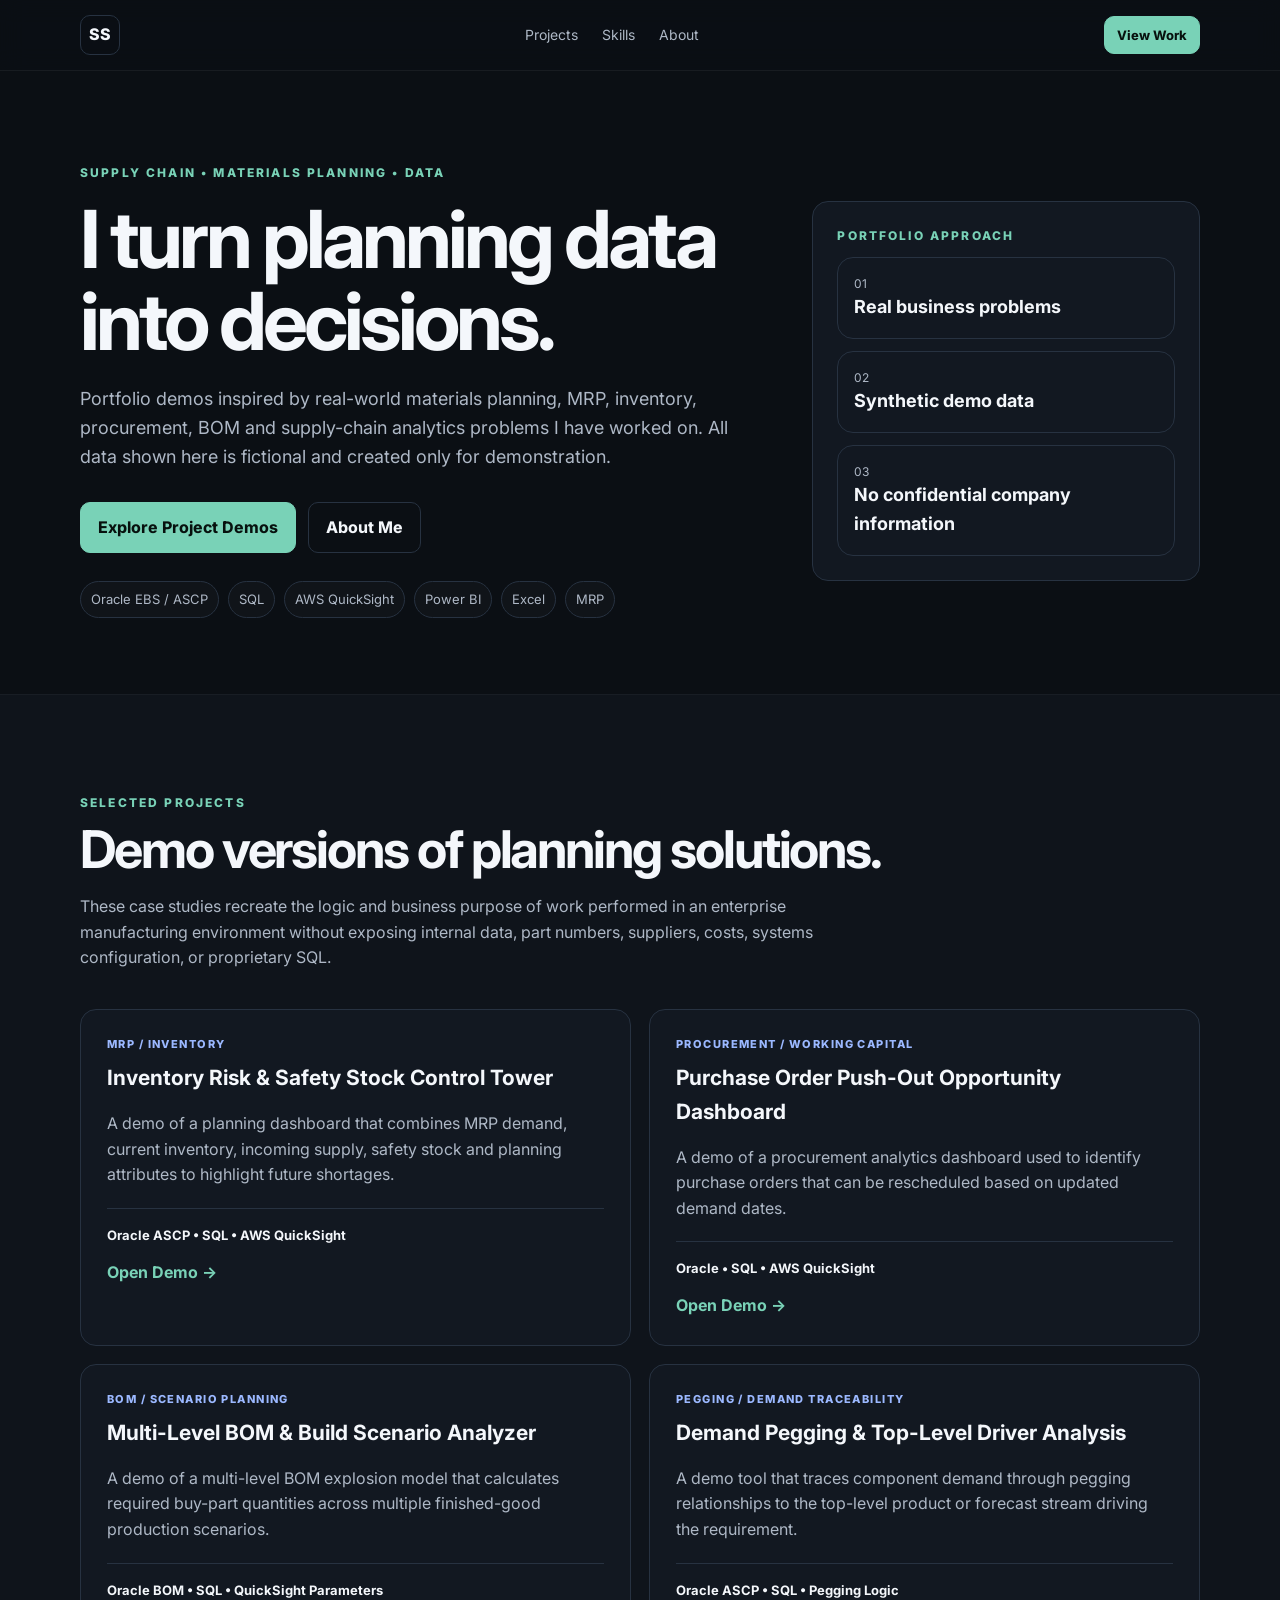
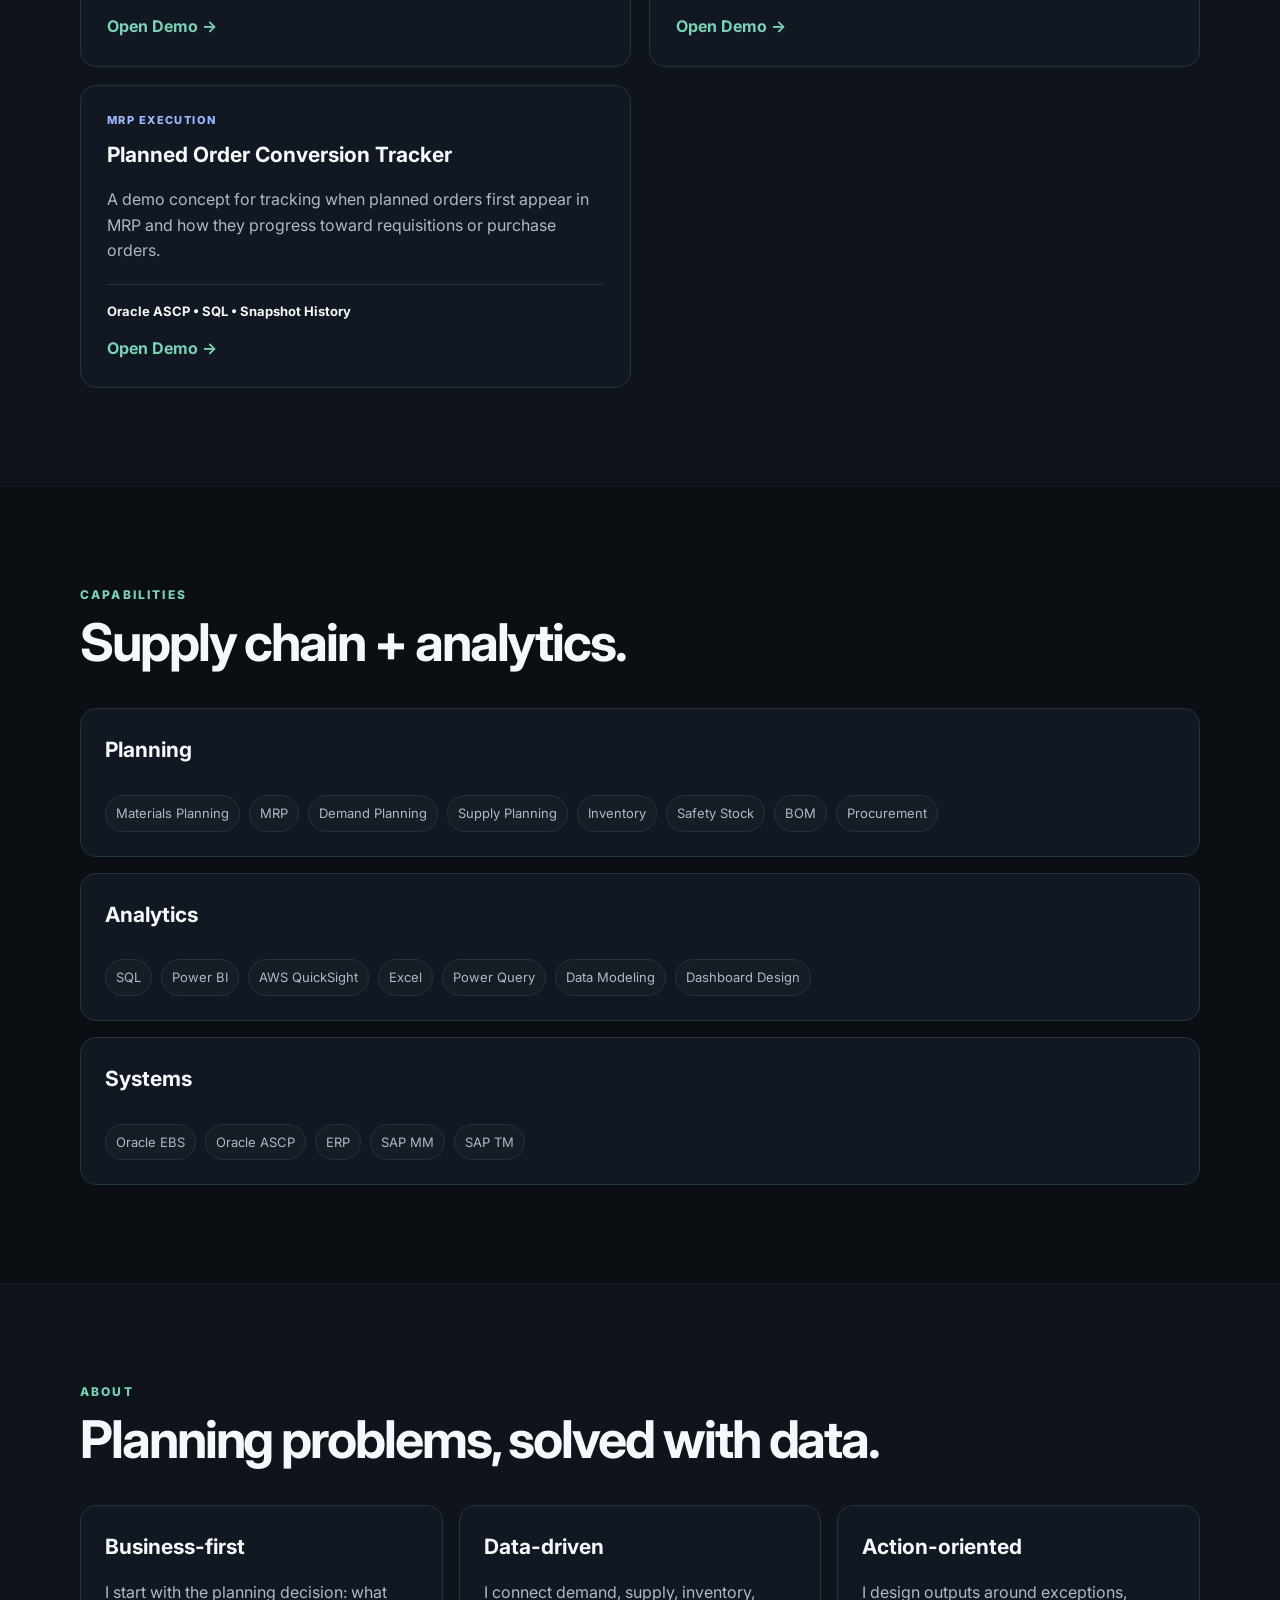
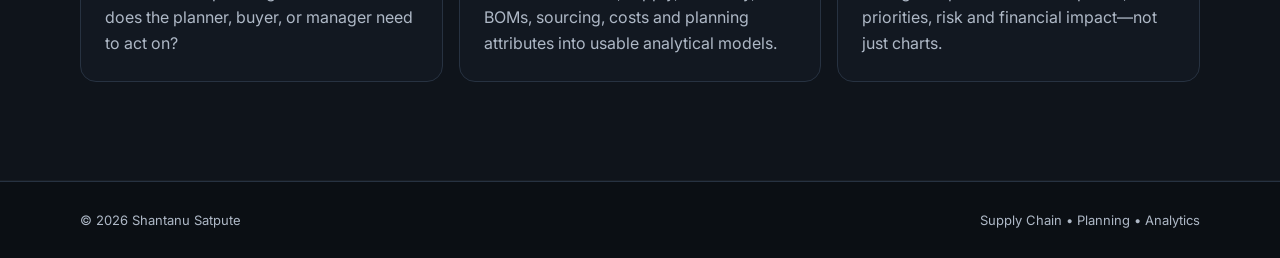
==== index.html @ 671f7b07 "Add files via upload" ====
<!DOCTYPE html>
<html lang="en">
<head>
<meta charset="UTF-8"><meta name="viewport" content="width=device-width,initial-scale=1.0">
<title>Shantanu Satpute | Supply Chain Analytics Portfolio</title>
<link rel="preconnect" href="https://fonts.googleapis.com">
<link rel="preconnect" href="https://fonts.gstatic.com" crossorigin>
<link href="https://fonts.googleapis.com/css2?family=Inter:wght@400;500;600;700;800&display=swap" rel="stylesheet">
<link rel="stylesheet" href="styles.css">
</head>
<body>
<header class="nav-wrap"><nav class="nav container">
<a class="brand" href="index.html">SS</a>
<div class="nav-links"><a href="#projects">Projects</a><a href="#skills">Skills</a><a href="#about">About</a></div>
<a class="btn small" href="#projects">View Work</a>
</nav></header>

<main>
<section class="hero container">
<div>
<div class="eyebrow">SUPPLY CHAIN • MATERIALS PLANNING • DATA</div>
<h1>I turn planning data into decisions.</h1>
<p class="hero-text">Portfolio demos inspired by real-world materials planning, MRP, inventory, procurement, BOM and supply-chain analytics problems I have worked on. All data shown here is fictional and created only for demonstration.</p>
<div class="hero-actions"><a class="btn" href="#projects">Explore Project Demos</a><a class="btn secondary" href="#about">About Me</a></div>
<div class="tech-row"><span>Oracle EBS / ASCP</span><span>SQL</span><span>AWS QuickSight</span><span>Power BI</span><span>Excel</span><span>MRP</span></div>
</div>
<div class="hero-panel">
<div class="eyebrow">PORTFOLIO APPROACH</div>
<div class="metric"><span>01</span><strong>Real business problems</strong></div>
<div class="metric"><span>02</span><strong>Synthetic demo data</strong></div>
<div class="metric"><span>03</span><strong>No confidential company information</strong></div>
</div>
</section>

<section id="projects" class="section section-alt"><div class="container">
<div class="section-heading"><div class="eyebrow">SELECTED PROJECTS</div><h2>Demo versions of planning solutions.</h2>
<p class="section-subtext">These case studies recreate the logic and business purpose of work performed in an enterprise manufacturing environment without exposing internal data, part numbers, suppliers, costs, systems configuration, or proprietary SQL.</p></div>
<div class="project-grid">
<article class="project-card">
  <div class="project-tag">MRP / INVENTORY</div>
  <h3>Inventory Risk & Safety Stock Control Tower</h3>
  <p>A demo of a planning dashboard that combines MRP demand, current inventory, incoming supply, safety stock and planning attributes to highlight future shortages.</p>
  <div class="project-tools">Oracle ASCP • SQL • AWS QuickSight</div>
  <a class="demo-link" href="inventory-risk.html">Open Demo →</a>
</article>


<article class="project-card">
  <div class="project-tag">PROCUREMENT / WORKING CAPITAL</div>
  <h3>Purchase Order Push-Out Opportunity Dashboard</h3>
  <p>A demo of a procurement analytics dashboard used to identify purchase orders that can be rescheduled based on updated demand dates.</p>
  <div class="project-tools">Oracle • SQL • AWS QuickSight</div>
  <a class="demo-link" href="po-pushout.html">Open Demo →</a>
</article>


<article class="project-card">
  <div class="project-tag">BOM / SCENARIO PLANNING</div>
  <h3>Multi-Level BOM & Build Scenario Analyzer</h3>
  <p>A demo of a multi-level BOM explosion model that calculates required buy-part quantities across multiple finished-good production scenarios.</p>
  <div class="project-tools">Oracle BOM • SQL • QuickSight Parameters</div>
  <a class="demo-link" href="bom-scenario.html">Open Demo →</a>
</article>


<article class="project-card">
  <div class="project-tag">PEGGING / DEMAND TRACEABILITY</div>
  <h3>Demand Pegging & Top-Level Driver Analysis</h3>
  <p>A demo tool that traces component demand through pegging relationships to the top-level product or forecast stream driving the requirement.</p>
  <div class="project-tools">Oracle ASCP • SQL • Pegging Logic</div>
  <a class="demo-link" href="demand-pegging.html">Open Demo →</a>
</article>


<article class="project-card">
  <div class="project-tag">MRP EXECUTION</div>
  <h3>Planned Order Conversion Tracker</h3>
  <p>A demo concept for tracking when planned orders first appear in MRP and how they progress toward requisitions or purchase orders.</p>
  <div class="project-tools">Oracle ASCP • SQL • Snapshot History</div>
  <a class="demo-link" href="planned-order.html">Open Demo →</a>
</article>
</div>
</div></section>

<section id="skills" class="section"><div class="container">
<div class="section-heading"><div class="eyebrow">CAPABILITIES</div><h2>Supply chain + analytics.</h2></div>
<div class="skills-grid">
<div class="card"><h3>Planning</h3><div class="chips"><span>Materials Planning</span><span>MRP</span><span>Demand Planning</span><span>Supply Planning</span><span>Inventory</span><span>Safety Stock</span><span>BOM</span><span>Procurement</span></div></div>
<div class="card"><h3>Analytics</h3><div class="chips"><span>SQL</span><span>Power BI</span><span>AWS QuickSight</span><span>Excel</span><span>Power Query</span><span>Data Modeling</span><span>Dashboard Design</span></div></div>
<div class="card"><h3>Systems</h3><div class="chips"><span>Oracle EBS</span><span>Oracle ASCP</span><span>ERP</span><span>SAP MM</span><span>SAP TM</span></div></div>
</div></div></section>

<section id="about" class="section section-alt"><div class="container">
<div class="section-heading"><div class="eyebrow">ABOUT</div><h2>Planning problems, solved with data.</h2></div>
<div class="case-grid">
<div class="card"><h3>Business-first</h3><p>I start with the planning decision: what does the planner, buyer, or manager need to act on?</p></div>
<div class="card"><h3>Data-driven</h3><p>I connect demand, supply, inventory, BOMs, sourcing, costs and planning attributes into usable analytical models.</p></div>
<div class="card"><h3>Action-oriented</h3><p>I design outputs around exceptions, priorities, risk and financial impact—not just charts.</p></div>
</div></div></section>
</main>

<footer class="footer"><div class="container footer-row"><span>© <span data-year></span> Shantanu Satpute</span><span>Supply Chain • Planning • Analytics</span></div></footer>
<script src="script.js"></script>
</body></html>
---- styles.css ----
*{box-sizing:border-box}
:root{
 --bg:#0b0f14;--panel:#121821;--panel2:#171f2b;--text:#f4f7fb;--muted:#aeb8c6;
 --line:#273241;--accent:#79d2b7;--accent2:#9bb8ff;--warn:#f0c36a;--danger:#ff8f8f;
}
html{scroll-behavior:smooth}
body{margin:0;font-family:Inter,Arial,sans-serif;background:var(--bg);color:var(--text);line-height:1.6}
a{color:inherit;text-decoration:none}
.container{width:min(1120px,calc(100% - 40px));margin:0 auto}
.nav-wrap{position:sticky;top:0;z-index:30;background:rgba(11,15,20,.9);backdrop-filter:blur(12px);border-bottom:1px solid rgba(255,255,255,.06)}
.nav{min-height:70px;display:flex;align-items:center;justify-content:space-between;gap:20px}
.brand{width:40px;height:40px;border:1px solid var(--line);display:grid;place-items:center;border-radius:10px;font-weight:800}
.nav-links{display:flex;gap:24px;color:var(--muted);font-size:14px}
.nav-links a:hover{color:var(--text)}
.btn{display:inline-flex;align-items:center;justify-content:center;padding:12px 17px;border-radius:10px;background:var(--accent);color:#07110e;font-weight:750;border:1px solid var(--accent);cursor:pointer}
.btn.secondary{background:transparent;color:var(--text);border-color:var(--line)}
.btn.small{padding:8px 12px;font-size:13px}
.hero{padding:92px 0 76px;display:grid;grid-template-columns:1.4fr .8fr;gap:54px;align-items:center}
.eyebrow{font-size:12px;letter-spacing:.18em;font-weight:800;color:var(--accent)}
h1{font-size:clamp(48px,7vw,80px);line-height:1.02;letter-spacing:-.05em;margin:16px 0 24px}
h2{font-size:clamp(34px,5vw,52px);line-height:1.07;letter-spacing:-.04em;margin:10px 0}
h3{margin:0 0 10px;font-size:21px}
p{color:var(--muted)}
.hero-text{font-size:18px;max-width:780px}
.hero-actions{display:flex;gap:12px;margin-top:30px}
.tech-row,.chips{display:flex;flex-wrap:wrap;gap:9px;margin-top:28px}
.tech-row span,.chips span{border:1px solid var(--line);background:rgba(255,255,255,.02);border-radius:999px;padding:7px 10px;color:var(--muted);font-size:13px}
.hero-panel,.card,.metric,.project-card,.demo-card{border:1px solid var(--line);background:var(--panel);border-radius:16px}
.hero-panel{padding:24px}
.metric{padding:16px;margin-top:12px}
.metric span{display:block;color:var(--muted);font-size:12px}
.metric strong{font-size:18px}
.section{padding:98px 0}
.section-alt{background:#0f141b;border-top:1px solid rgba(255,255,255,.04);border-bottom:1px solid rgba(255,255,255,.04)}
.section-heading{margin-bottom:38px}
.section-subtext{max-width:780px}
.project-grid{display:grid;grid-template-columns:repeat(2,1fr);gap:18px}
.project-card{padding:26px;transition:.2s}
.project-card:hover{transform:translateY(-4px);border-color:#405169}
.project-tag{color:var(--accent2);font-size:11px;font-weight:800;letter-spacing:.13em;margin-bottom:8px}
.project-card ul{padding-left:18px;color:var(--muted)}
.project-tools{margin-top:20px;padding-top:16px;border-top:1px solid var(--line);font-size:13px;font-weight:700}
.demo-link{display:inline-block;margin-top:14px;color:var(--accent);font-weight:700}
.skills-grid{display:grid;gap:16px}.card{padding:24px}
.footer{border-top:1px solid var(--line);padding:28px 0;color:var(--muted);font-size:13px}
.footer-row{display:flex;justify-content:space-between;gap:20px}
.page-hero{padding:72px 0 42px}
.page-hero h1{font-size:clamp(42px,6vw,68px);max-width:880px}
.breadcrumb{color:var(--muted);font-size:13px;margin-bottom:18px}
.demo-grid{display:grid;grid-template-columns:repeat(4,1fr);gap:14px;margin:26px 0}
.demo-card{padding:18px}
.demo-card .label{font-size:12px;color:var(--muted)}
.demo-card .value{font-size:28px;font-weight:800;margin-top:4px}
.layout-2{display:grid;grid-template-columns:1.15fr .85fr;gap:18px}
.panel{border:1px solid var(--line);background:var(--panel);border-radius:16px;padding:22px}
.panel h3{margin-bottom:14px}
.table-wrap{overflow:auto;border:1px solid var(--line);border-radius:14px}
table{width:100%;border-collapse:collapse;min-width:760px;background:var(--panel)}
th,td{padding:12px 14px;text-align:left;border-bottom:1px solid var(--line);font-size:13px}
th{color:var(--muted);font-weight:700;background:#111720}
.status{display:inline-block;padding:4px 8px;border-radius:999px;font-size:12px;font-weight:750}
.status.red{background:rgba(255,143,143,.12);color:var(--danger)}
.status.amber{background:rgba(240,195,106,.12);color:var(--warn)}
.status.green{background:rgba(121,210,183,.12);color:var(--accent)}
.bar-row{display:grid;grid-template-columns:160px 1fr 70px;gap:12px;align-items:center;margin:12px 0}
.bar-track{height:10px;background:#1d2632;border-radius:999px;overflow:hidden}
.bar-fill{height:100%;background:var(--accent);border-radius:999px}
.flow{display:flex;gap:12px;align-items:center;flex-wrap:wrap}
.flow-node{padding:12px 14px;border:1px solid var(--line);border-radius:10px;background:var(--panel2);font-size:13px}
.arrow{color:var(--muted)}
.note{border-left:3px solid var(--accent);padding:10px 14px;background:rgba(121,210,183,.05);color:var(--muted);margin:22px 0}
.case-grid{display:grid;grid-template-columns:repeat(3,1fr);gap:16px}
.case-grid .card p{margin-bottom:0}
@media(max-width:900px){
 .hero,.project-grid,.layout-2,.case-grid{grid-template-columns:1fr}
 .demo-grid{grid-template-columns:repeat(2,1fr)}
 .nav-links{display:none}
}
@media(max-width:560px){
 .container{width:min(100% - 28px,1120px)}
 .demo-grid{grid-template-columns:1fr}
 .hero-actions{flex-direction:column;align-items:stretch}
 .footer-row{flex-direction:column}
}
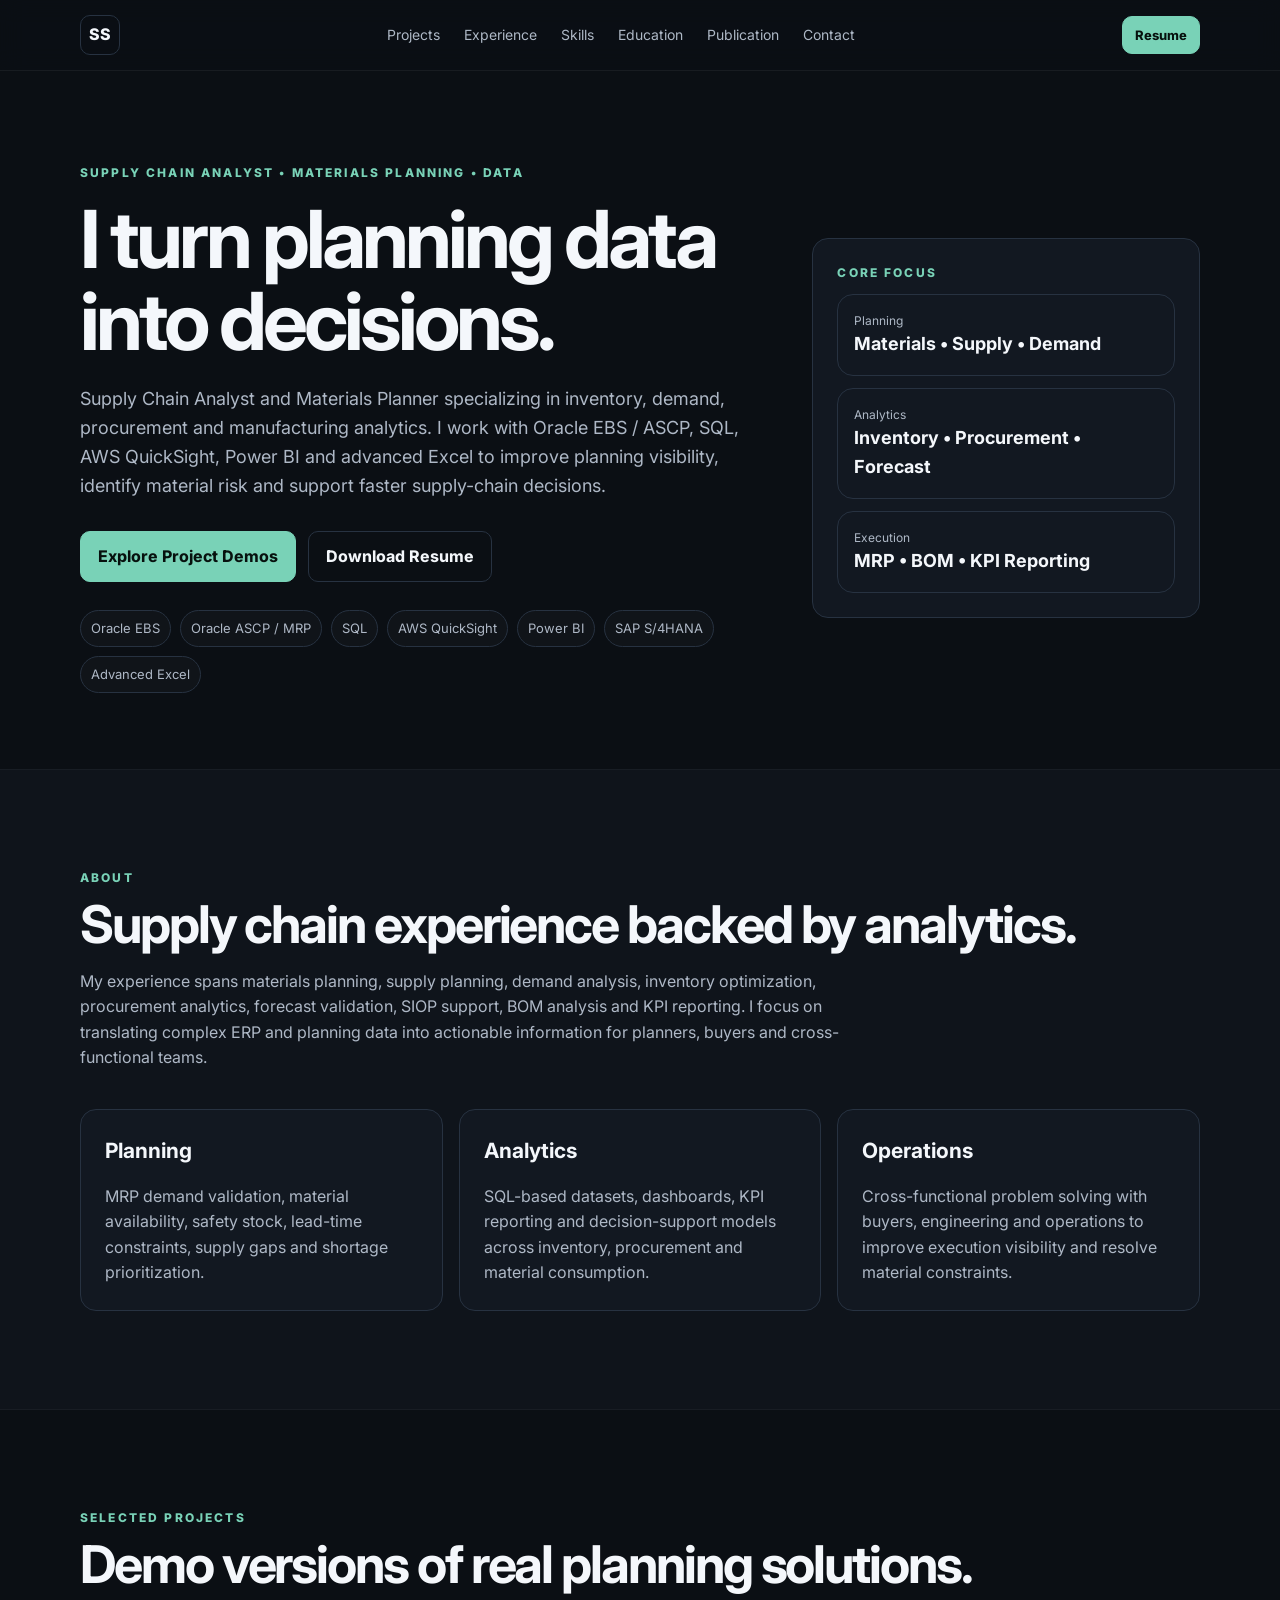
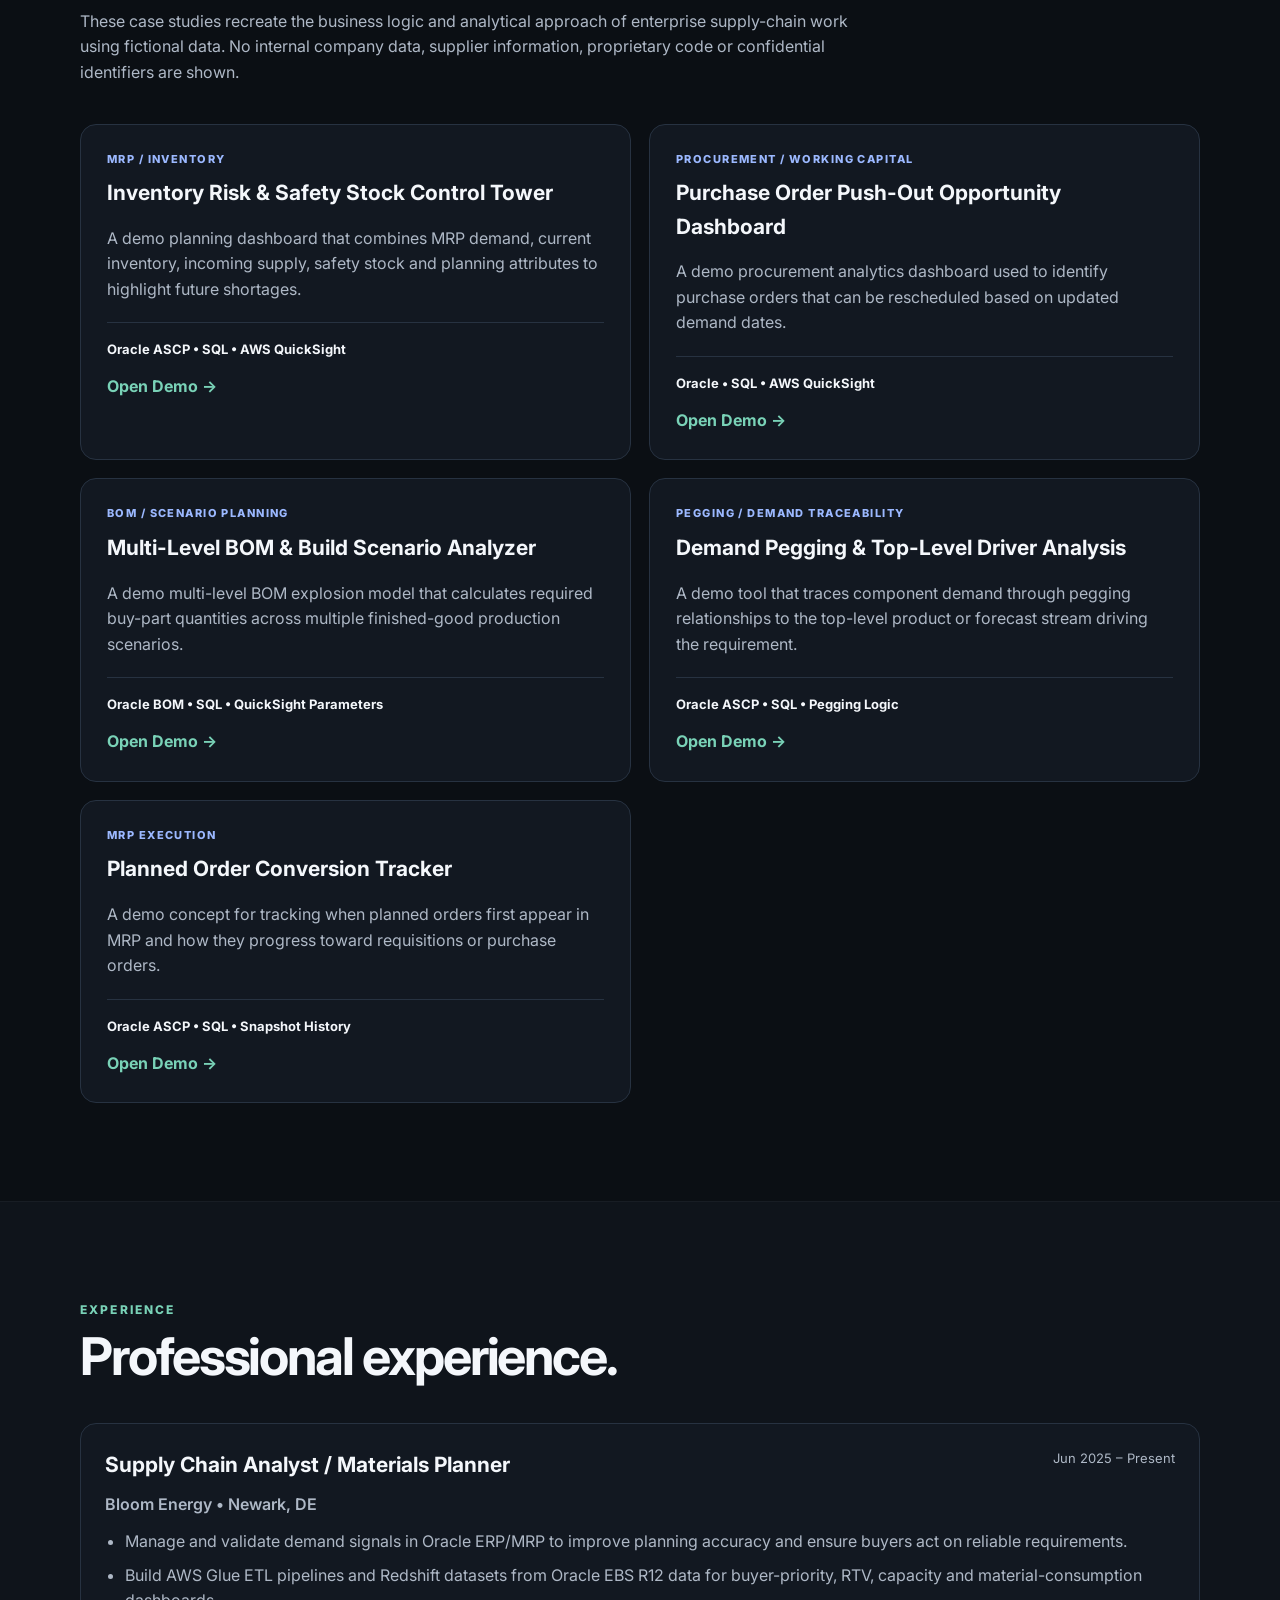
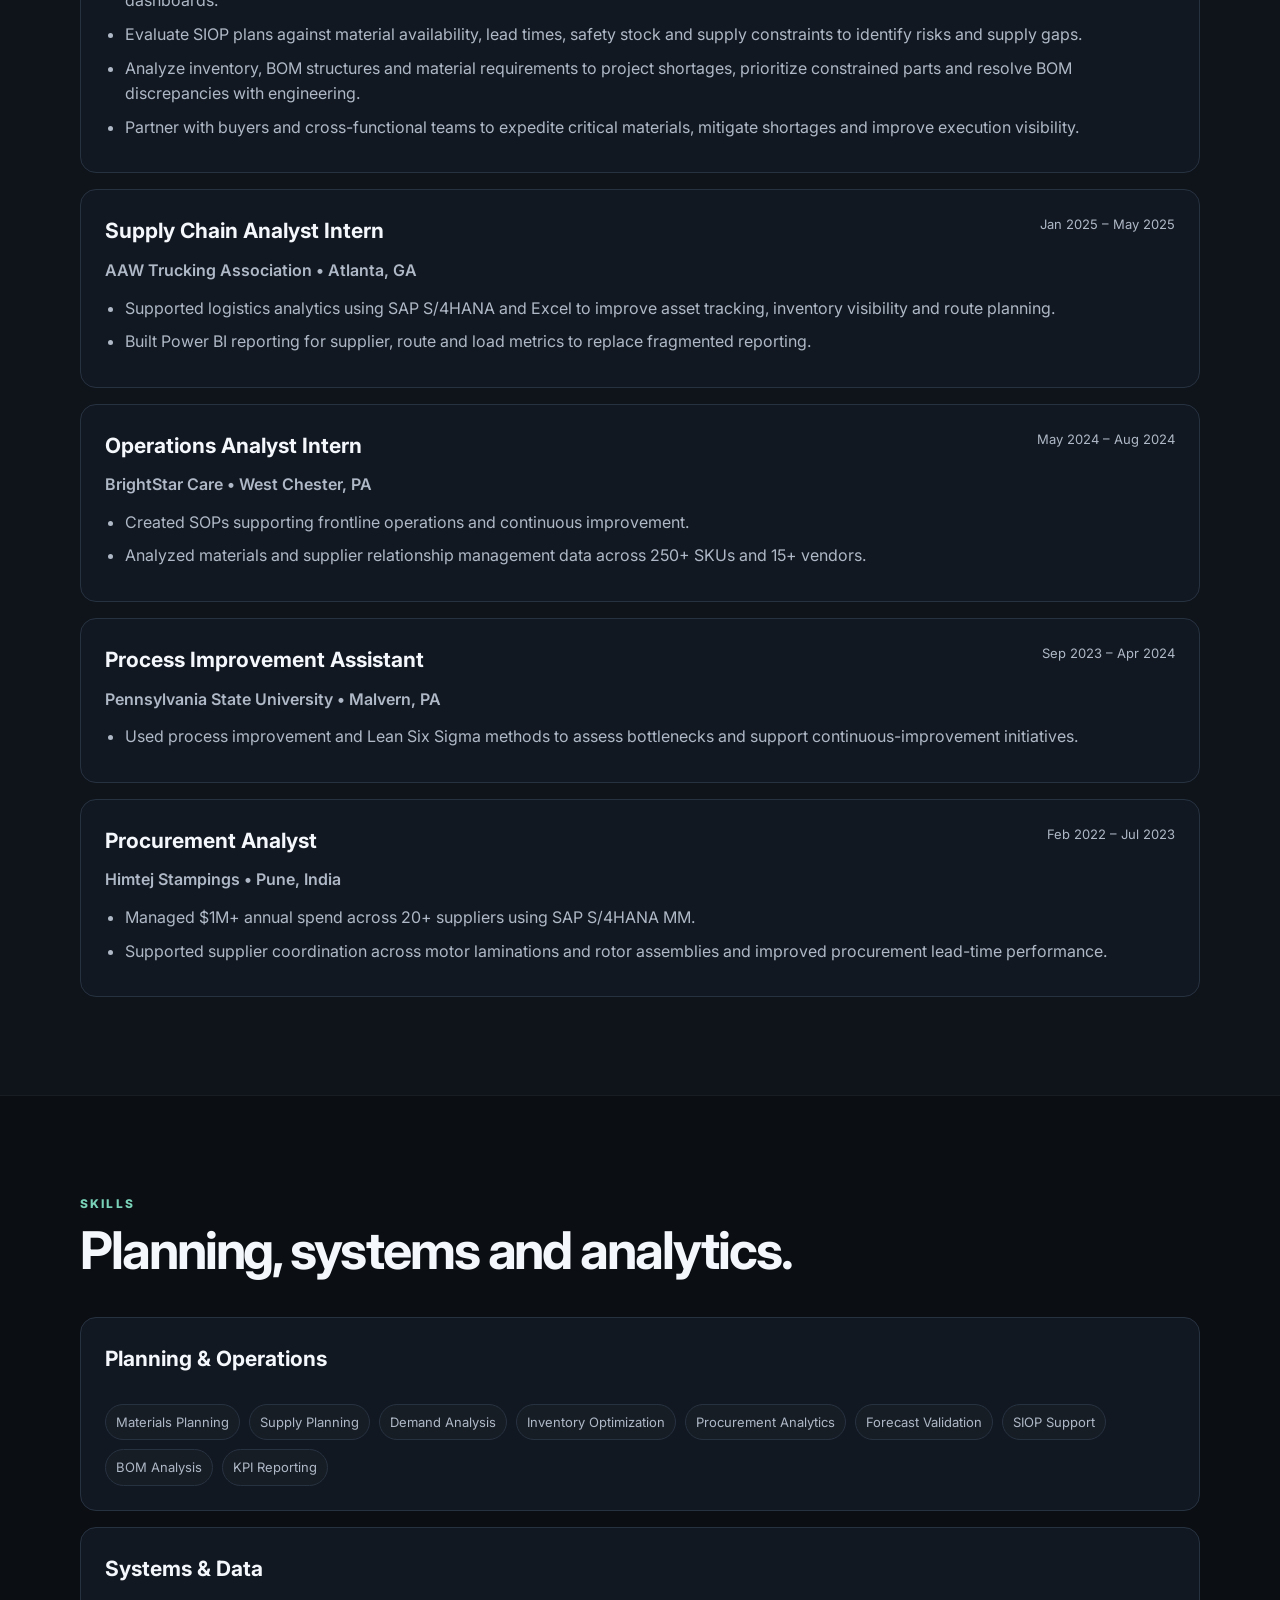
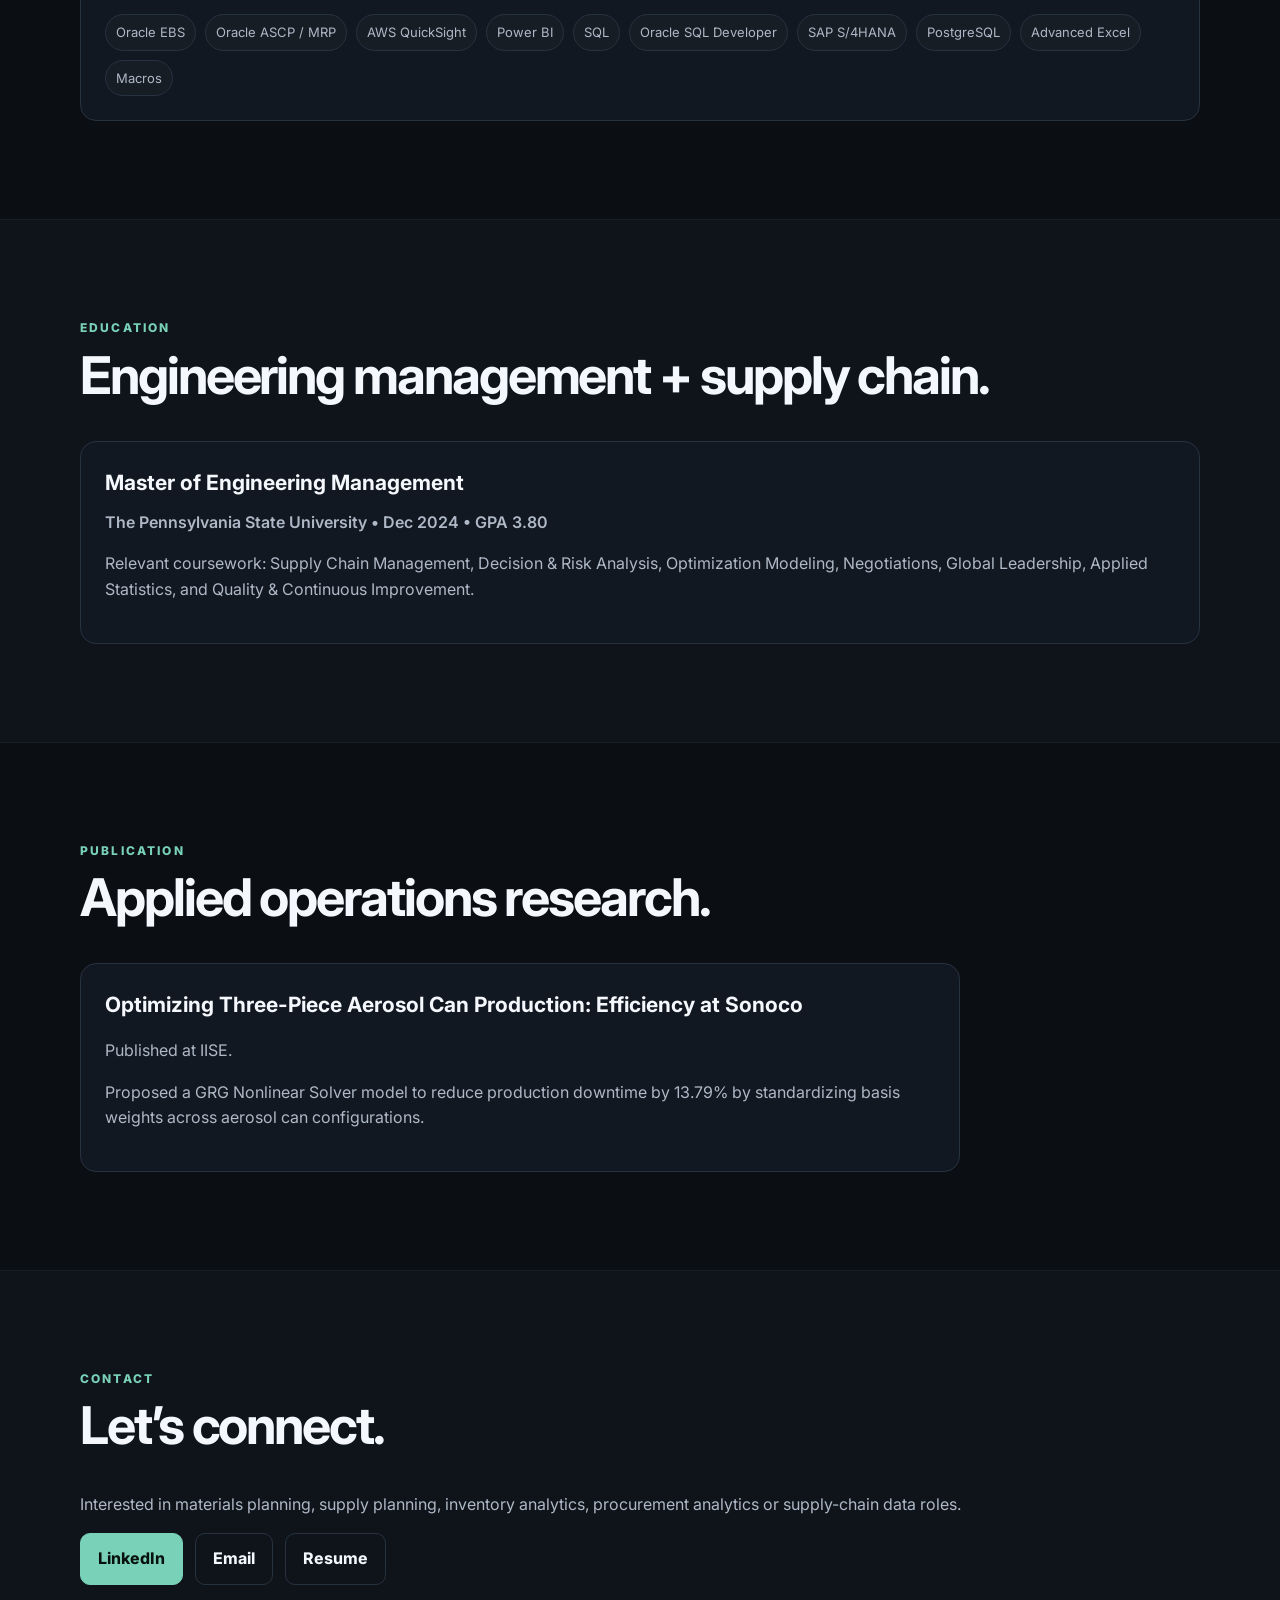
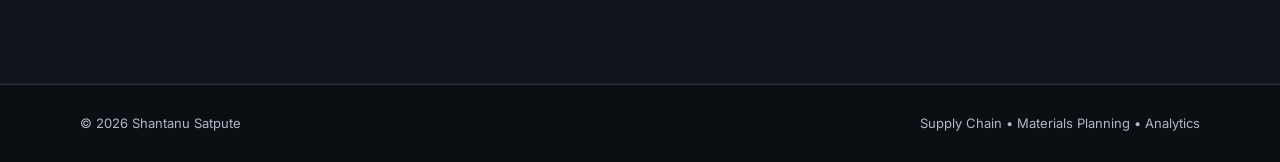
==== commit af490483: "Add files via upload" ====
--- a/index.html
+++ b/index.html
@@ -1,7 +1,9 @@
 <!DOCTYPE html>
 <html lang="en">
 <head>
-<meta charset="UTF-8"><meta name="viewport" content="width=device-width,initial-scale=1.0">
+<meta charset="UTF-8">
+<meta name="viewport" content="width=device-width,initial-scale=1.0">
+<meta name="description" content="Shantanu Satpute - Supply Chain Analyst and Materials Planner specializing in Oracle ASCP/MRP, SQL, AWS QuickSight, Power BI, inventory, demand and procurement analytics.">
 <title>Shantanu Satpute | Supply Chain Analytics Portfolio</title>
 <link rel="preconnect" href="https://fonts.googleapis.com">
 <link rel="preconnect" href="https://fonts.gstatic.com" crossorigin>
@@ -9,59 +11,103 @@
 <link rel="stylesheet" href="styles.css">
 </head>
 <body>
-<header class="nav-wrap"><nav class="nav container">
+<header class="nav-wrap">
+<nav class="nav container">
 <a class="brand" href="index.html">SS</a>
-<div class="nav-links"><a href="#projects">Projects</a><a href="#skills">Skills</a><a href="#about">About</a></div>
-<a class="btn small" href="#projects">View Work</a>
-</nav></header>
+<div class="nav-links">
+<a href="#projects">Projects</a>
+<a href="#experience">Experience</a>
+<a href="#skills">Skills</a>
+<a href="#education">Education</a>
+<a href="#publication">Publication</a>
+<a href="#contact">Contact</a>
+</div>
+<a class="btn small" href="Shantanu_Satpute_Resume.docx" download>Resume</a>
+</nav>
+</header>
 
 <main>
 <section class="hero container">
 <div>
-<div class="eyebrow">SUPPLY CHAIN • MATERIALS PLANNING • DATA</div>
+<div class="eyebrow">SUPPLY CHAIN ANALYST • MATERIALS PLANNING • DATA</div>
 <h1>I turn planning data into decisions.</h1>
-<p class="hero-text">Portfolio demos inspired by real-world materials planning, MRP, inventory, procurement, BOM and supply-chain analytics problems I have worked on. All data shown here is fictional and created only for demonstration.</p>
-<div class="hero-actions"><a class="btn" href="#projects">Explore Project Demos</a><a class="btn secondary" href="#about">About Me</a></div>
-<div class="tech-row"><span>Oracle EBS / ASCP</span><span>SQL</span><span>AWS QuickSight</span><span>Power BI</span><span>Excel</span><span>MRP</span></div>
+<p class="hero-text">
+Supply Chain Analyst and Materials Planner specializing in inventory, demand, procurement and manufacturing analytics.
+I work with Oracle EBS / ASCP, SQL, AWS QuickSight, Power BI and advanced Excel to improve planning visibility,
+identify material risk and support faster supply-chain decisions.
+</p>
+<div class="hero-actions">
+<a class="btn" href="#projects">Explore Project Demos</a>
+<a class="btn secondary" href="Shantanu_Satpute_Resume.docx" download>Download Resume</a>
+</div>
+<div class="tech-row">
+<span>Oracle EBS</span><span>Oracle ASCP / MRP</span><span>SQL</span><span>AWS QuickSight</span>
+<span>Power BI</span><span>SAP S/4HANA</span><span>Advanced Excel</span>
+</div>
 </div>
 <div class="hero-panel">
-<div class="eyebrow">PORTFOLIO APPROACH</div>
-<div class="metric"><span>01</span><strong>Real business problems</strong></div>
-<div class="metric"><span>02</span><strong>Synthetic demo data</strong></div>
-<div class="metric"><span>03</span><strong>No confidential company information</strong></div>
-</div>
-</section>
-
-<section id="projects" class="section section-alt"><div class="container">
-<div class="section-heading"><div class="eyebrow">SELECTED PROJECTS</div><h2>Demo versions of planning solutions.</h2>
-<p class="section-subtext">These case studies recreate the logic and business purpose of work performed in an enterprise manufacturing environment without exposing internal data, part numbers, suppliers, costs, systems configuration, or proprietary SQL.</p></div>
+<div class="eyebrow">CORE FOCUS</div>
+<div class="metric"><span>Planning</span><strong>Materials • Supply • Demand</strong></div>
+<div class="metric"><span>Analytics</span><strong>Inventory • Procurement • Forecast</strong></div>
+<div class="metric"><span>Execution</span><strong>MRP • BOM • KPI Reporting</strong></div>
+</div>
+</section>
+
+<section class="section section-alt">
+<div class="container">
+<div class="section-heading">
+<div class="eyebrow">ABOUT</div>
+<h2>Supply chain experience backed by analytics.</h2>
+<p class="section-subtext">
+My experience spans materials planning, supply planning, demand analysis, inventory optimization,
+procurement analytics, forecast validation, SIOP support, BOM analysis and KPI reporting.
+I focus on translating complex ERP and planning data into actionable information for planners, buyers and cross-functional teams.
+</p>
+</div>
+
+<div class="case-grid">
+<div class="card"><h3>Planning</h3><p>MRP demand validation, material availability, safety stock, lead-time constraints, supply gaps and shortage prioritization.</p></div>
+<div class="card"><h3>Analytics</h3><p>SQL-based datasets, dashboards, KPI reporting and decision-support models across inventory, procurement and material consumption.</p></div>
+<div class="card"><h3>Operations</h3><p>Cross-functional problem solving with buyers, engineering and operations to improve execution visibility and resolve material constraints.</p></div>
+</div>
+</div>
+</section>
+
+<section id="projects" class="section">
+<div class="container">
+<div class="section-heading">
+<div class="eyebrow">SELECTED PROJECTS</div>
+<h2>Demo versions of real planning solutions.</h2>
+<p class="section-subtext">
+These case studies recreate the business logic and analytical approach of enterprise supply-chain work using fictional data.
+No internal company data, supplier information, proprietary code or confidential identifiers are shown.
+</p>
+</div>
 <div class="project-grid">
+
 <article class="project-card">
   <div class="project-tag">MRP / INVENTORY</div>
   <h3>Inventory Risk & Safety Stock Control Tower</h3>
-  <p>A demo of a planning dashboard that combines MRP demand, current inventory, incoming supply, safety stock and planning attributes to highlight future shortages.</p>
+  <p>A demo planning dashboard that combines MRP demand, current inventory, incoming supply, safety stock and planning attributes to highlight future shortages.</p>
   <div class="project-tools">Oracle ASCP • SQL • AWS QuickSight</div>
   <a class="demo-link" href="inventory-risk.html">Open Demo →</a>
 </article>
 
-
 <article class="project-card">
   <div class="project-tag">PROCUREMENT / WORKING CAPITAL</div>
   <h3>Purchase Order Push-Out Opportunity Dashboard</h3>
-  <p>A demo of a procurement analytics dashboard used to identify purchase orders that can be rescheduled based on updated demand dates.</p>
+  <p>A demo procurement analytics dashboard used to identify purchase orders that can be rescheduled based on updated demand dates.</p>
   <div class="project-tools">Oracle • SQL • AWS QuickSight</div>
   <a class="demo-link" href="po-pushout.html">Open Demo →</a>
 </article>
 
-
 <article class="project-card">
   <div class="project-tag">BOM / SCENARIO PLANNING</div>
   <h3>Multi-Level BOM & Build Scenario Analyzer</h3>
-  <p>A demo of a multi-level BOM explosion model that calculates required buy-part quantities across multiple finished-good production scenarios.</p>
+  <p>A demo multi-level BOM explosion model that calculates required buy-part quantities across multiple finished-good production scenarios.</p>
   <div class="project-tools">Oracle BOM • SQL • QuickSight Parameters</div>
   <a class="demo-link" href="bom-scenario.html">Open Demo →</a>
 </article>
-
 
 <article class="project-card">
   <div class="project-tag">PEGGING / DEMAND TRACEABILITY</div>
@@ -71,7 +117,6 @@
   <a class="demo-link" href="demand-pegging.html">Open Demo →</a>
 </article>
 
-
 <article class="project-card">
   <div class="project-tag">MRP EXECUTION</div>
   <h3>Planned Order Conversion Tracker</h3>
@@ -79,26 +124,131 @@
   <div class="project-tools">Oracle ASCP • SQL • Snapshot History</div>
   <a class="demo-link" href="planned-order.html">Open Demo →</a>
 </article>
-</div>
-</div></section>
-
-<section id="skills" class="section"><div class="container">
-<div class="section-heading"><div class="eyebrow">CAPABILITIES</div><h2>Supply chain + analytics.</h2></div>
+
+</div>
+</div>
+</section>
+
+<section id="experience" class="section section-alt">
+<div class="container">
+<div class="section-heading">
+<div class="eyebrow">EXPERIENCE</div>
+<h2>Professional experience.</h2>
+</div>
+
+<div class="experience-stack">
+<div class="card experience-card">
+<div class="experience-top"><div><h3>Supply Chain Analyst / Materials Planner</h3><p class="company-line">Bloom Energy • Newark, DE</p></div><span>Jun 2025 – Present</span></div>
+<ul>
+<li>Manage and validate demand signals in Oracle ERP/MRP to improve planning accuracy and ensure buyers act on reliable requirements.</li>
+<li>Build AWS Glue ETL pipelines and Redshift datasets from Oracle EBS R12 data for buyer-priority, RTV, capacity and material-consumption dashboards.</li>
+<li>Evaluate SIOP plans against material availability, lead times, safety stock and supply constraints to identify risks and supply gaps.</li>
+<li>Analyze inventory, BOM structures and material requirements to project shortages, prioritize constrained parts and resolve BOM discrepancies with engineering.</li>
+<li>Partner with buyers and cross-functional teams to expedite critical materials, mitigate shortages and improve execution visibility.</li>
+</ul>
+</div>
+
+<div class="card experience-card">
+<div class="experience-top"><div><h3>Supply Chain Analyst Intern</h3><p class="company-line">AAW Trucking Association • Atlanta, GA</p></div><span>Jan 2025 – May 2025</span></div>
+<ul>
+<li>Supported logistics analytics using SAP S/4HANA and Excel to improve asset tracking, inventory visibility and route planning.</li>
+<li>Built Power BI reporting for supplier, route and load metrics to replace fragmented reporting.</li>
+</ul>
+</div>
+
+<div class="card experience-card">
+<div class="experience-top"><div><h3>Operations Analyst Intern</h3><p class="company-line">BrightStar Care • West Chester, PA</p></div><span>May 2024 – Aug 2024</span></div>
+<ul>
+<li>Created SOPs supporting frontline operations and continuous improvement.</li>
+<li>Analyzed materials and supplier relationship management data across 250+ SKUs and 15+ vendors.</li>
+</ul>
+</div>
+
+<div class="card experience-card">
+<div class="experience-top"><div><h3>Process Improvement Assistant</h3><p class="company-line">Pennsylvania State University • Malvern, PA</p></div><span>Sep 2023 – Apr 2024</span></div>
+<ul>
+<li>Used process improvement and Lean Six Sigma methods to assess bottlenecks and support continuous-improvement initiatives.</li>
+</ul>
+</div>
+
+<div class="card experience-card">
+<div class="experience-top"><div><h3>Procurement Analyst</h3><p class="company-line">Himtej Stampings • Pune, India</p></div><span>Feb 2022 – Jul 2023</span></div>
+<ul>
+<li>Managed $1M+ annual spend across 20+ suppliers using SAP S/4HANA MM.</li>
+<li>Supported supplier coordination across motor laminations and rotor assemblies and improved procurement lead-time performance.</li>
+</ul>
+</div>
+</div>
+</div>
+</section>
+
+<section id="skills" class="section">
+<div class="container">
+<div class="section-heading"><div class="eyebrow">SKILLS</div><h2>Planning, systems and analytics.</h2></div>
 <div class="skills-grid">
-<div class="card"><h3>Planning</h3><div class="chips"><span>Materials Planning</span><span>MRP</span><span>Demand Planning</span><span>Supply Planning</span><span>Inventory</span><span>Safety Stock</span><span>BOM</span><span>Procurement</span></div></div>
-<div class="card"><h3>Analytics</h3><div class="chips"><span>SQL</span><span>Power BI</span><span>AWS QuickSight</span><span>Excel</span><span>Power Query</span><span>Data Modeling</span><span>Dashboard Design</span></div></div>
-<div class="card"><h3>Systems</h3><div class="chips"><span>Oracle EBS</span><span>Oracle ASCP</span><span>ERP</span><span>SAP MM</span><span>SAP TM</span></div></div>
-</div></div></section>
-
-<section id="about" class="section section-alt"><div class="container">
-<div class="section-heading"><div class="eyebrow">ABOUT</div><h2>Planning problems, solved with data.</h2></div>
-<div class="case-grid">
-<div class="card"><h3>Business-first</h3><p>I start with the planning decision: what does the planner, buyer, or manager need to act on?</p></div>
-<div class="card"><h3>Data-driven</h3><p>I connect demand, supply, inventory, BOMs, sourcing, costs and planning attributes into usable analytical models.</p></div>
-<div class="card"><h3>Action-oriented</h3><p>I design outputs around exceptions, priorities, risk and financial impact—not just charts.</p></div>
-</div></div></section>
+<div class="card">
+<h3>Planning & Operations</h3>
+<div class="chips">
+<span>Materials Planning</span><span>Supply Planning</span><span>Demand Analysis</span><span>Inventory Optimization</span>
+<span>Procurement Analytics</span><span>Forecast Validation</span><span>SIOP Support</span><span>BOM Analysis</span><span>KPI Reporting</span>
+</div>
+</div>
+<div class="card">
+<h3>Systems & Data</h3>
+<div class="chips">
+<span>Oracle EBS</span><span>Oracle ASCP / MRP</span><span>AWS QuickSight</span><span>Power BI</span>
+<span>SQL</span><span>Oracle SQL Developer</span><span>SAP S/4HANA</span><span>PostgreSQL</span>
+<span>Advanced Excel</span><span>Macros</span>
+</div>
+</div>
+</div>
+</section>
+
+<section id="education" class="section section-alt">
+<div class="container">
+<div class="section-heading"><div class="eyebrow">EDUCATION</div><h2>Engineering management + supply chain.</h2></div>
+<div class="card">
+<h3>Master of Engineering Management</h3>
+<p class="company-line">The Pennsylvania State University • Dec 2024 • GPA 3.80</p>
+<p>Relevant coursework: Supply Chain Management, Decision & Risk Analysis, Optimization Modeling, Negotiations, Global Leadership, Applied Statistics, and Quality & Continuous Improvement.</p>
+</div>
+</div>
+</section>
+
+<section id="publication" class="section">
+<div class="container">
+<div class="section-heading"><div class="eyebrow">PUBLICATION</div><h2>Applied operations research.</h2></div>
+<div class="card publication-card">
+<h3>Optimizing Three-Piece Aerosol Can Production: Efficiency at Sonoco</h3>
+<p>Published at IISE.</p>
+<p>Proposed a GRG Nonlinear Solver model to reduce production downtime by 13.79% by standardizing basis weights across aerosol can configurations.</p>
+</div>
+</div>
+</section>
+
+<section id="contact" class="section section-alt">
+<div class="container">
+<div class="section-heading"><div class="eyebrow">CONTACT</div><h2>Let’s connect.</h2></div>
+<div class="contact-box">
+<div>
+<p>Interested in materials planning, supply planning, inventory analytics, procurement analytics or supply-chain data roles.</p>
+</div>
+<div class="contact-actions">
+<a class="btn" href="https://www.linkedin.com/in/shantanu-satpute/" target="_blank" rel="noreferrer">LinkedIn</a>
+<a class="btn secondary" href="mailto:svsatpute06@gmail.com">Email</a>
+<a class="btn secondary" href="Shantanu_Satpute_Resume.docx" download>Resume</a>
+</div>
+</div>
+</div>
+</section>
 </main>
 
-<footer class="footer"><div class="container footer-row"><span>© <span data-year></span> Shantanu Satpute</span><span>Supply Chain • Planning • Analytics</span></div></footer>
+<footer class="footer">
+<div class="container footer-row">
+<span>© <span data-year></span> Shantanu Satpute</span>
+<span>Supply Chain • Materials Planning • Analytics</span>
+</div>
+</footer>
 <script src="script.js"></script>
-</body></html>+</body>
+</html>
--- a/styles.css
+++ b/styles.css
@@ -83,3 +83,17 @@
  .hero-actions{flex-direction:column;align-items:stretch}
  .footer-row{flex-direction:column}
 }
+
+
+.experience-stack{display:grid;gap:16px}
+.experience-card ul{margin:12px 0 0;padding-left:20px;color:var(--muted)}
+.experience-card li{margin:8px 0}
+.experience-top{display:flex;justify-content:space-between;gap:20px;align-items:flex-start}
+.experience-top>span{color:var(--muted);font-size:13px;white-space:nowrap}
+.company-line{margin:0;color:var(--muted);font-weight:600}
+.publication-card{max-width:880px}
+.contact-actions{display:flex;gap:12px;flex-wrap:wrap}
+@media(max-width:700px){
+ .experience-top{flex-direction:column;gap:2px}
+ .experience-top>span{white-space:normal}
+}
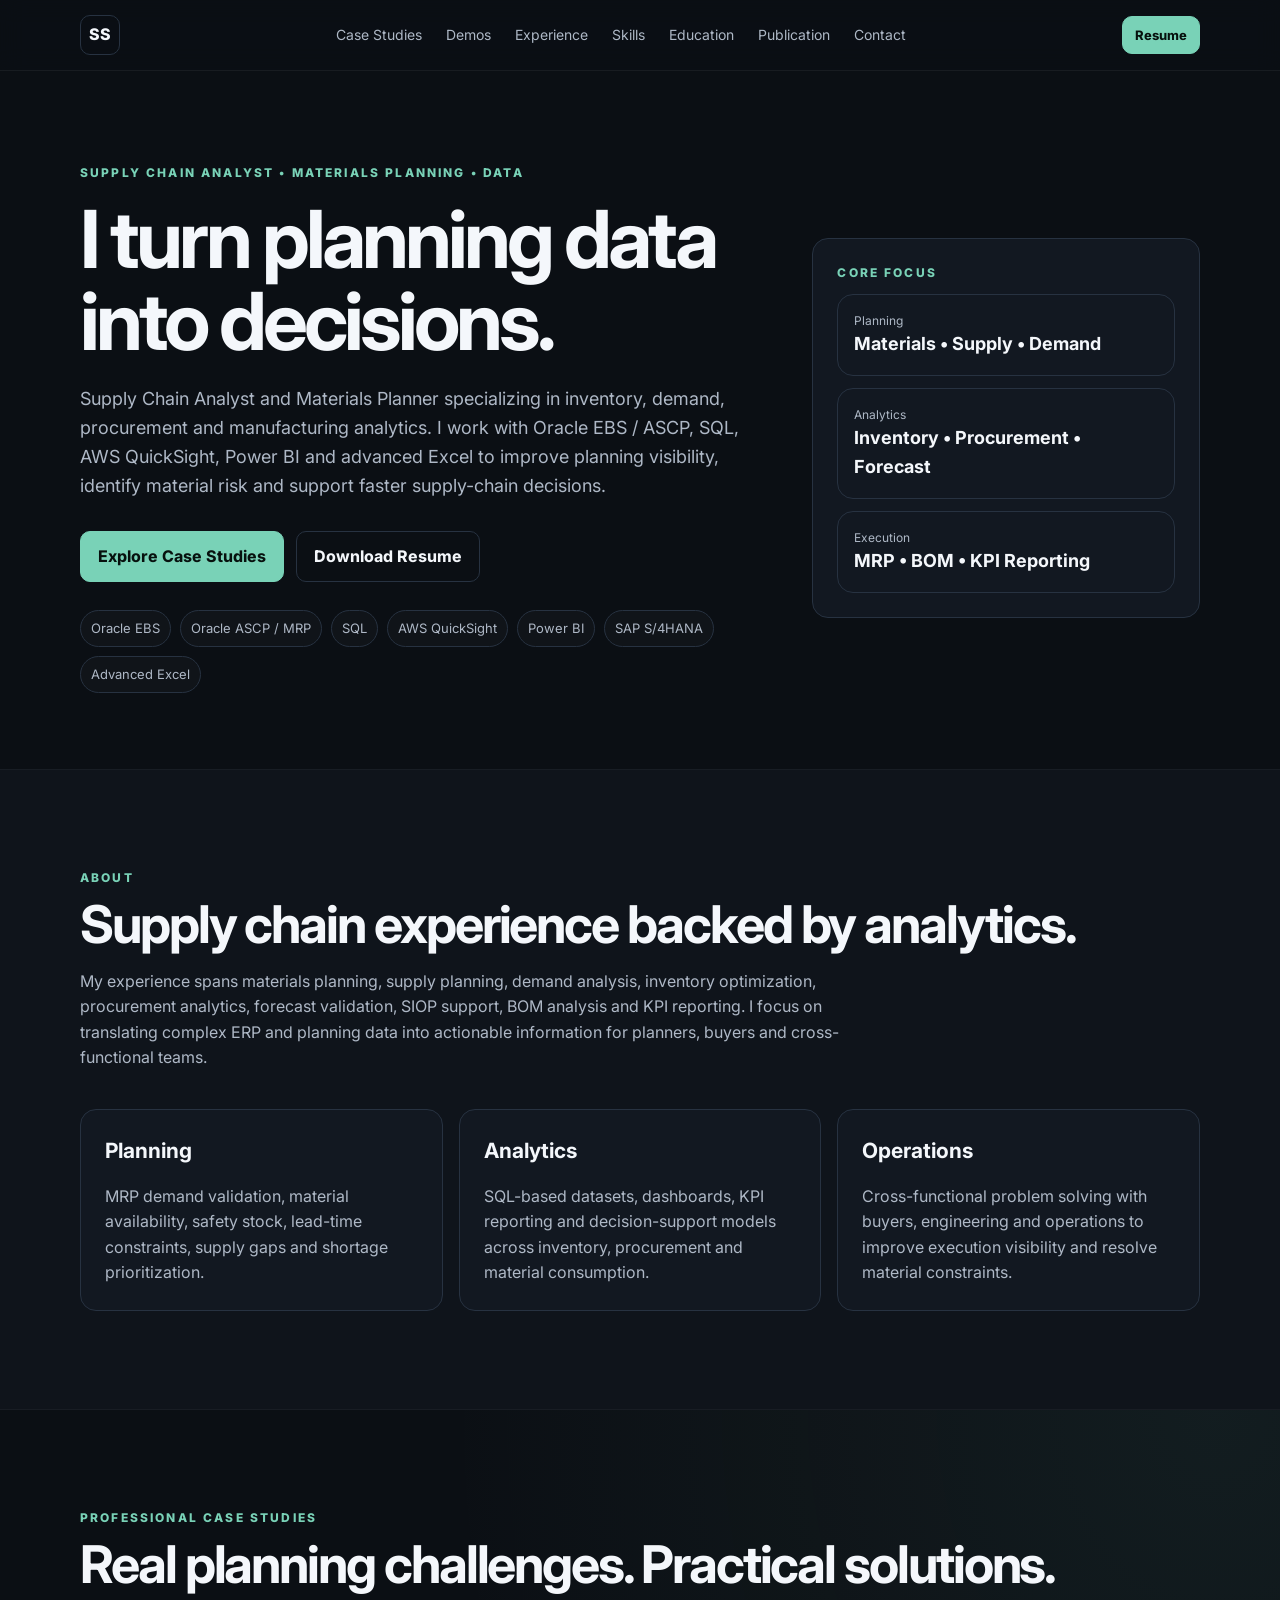
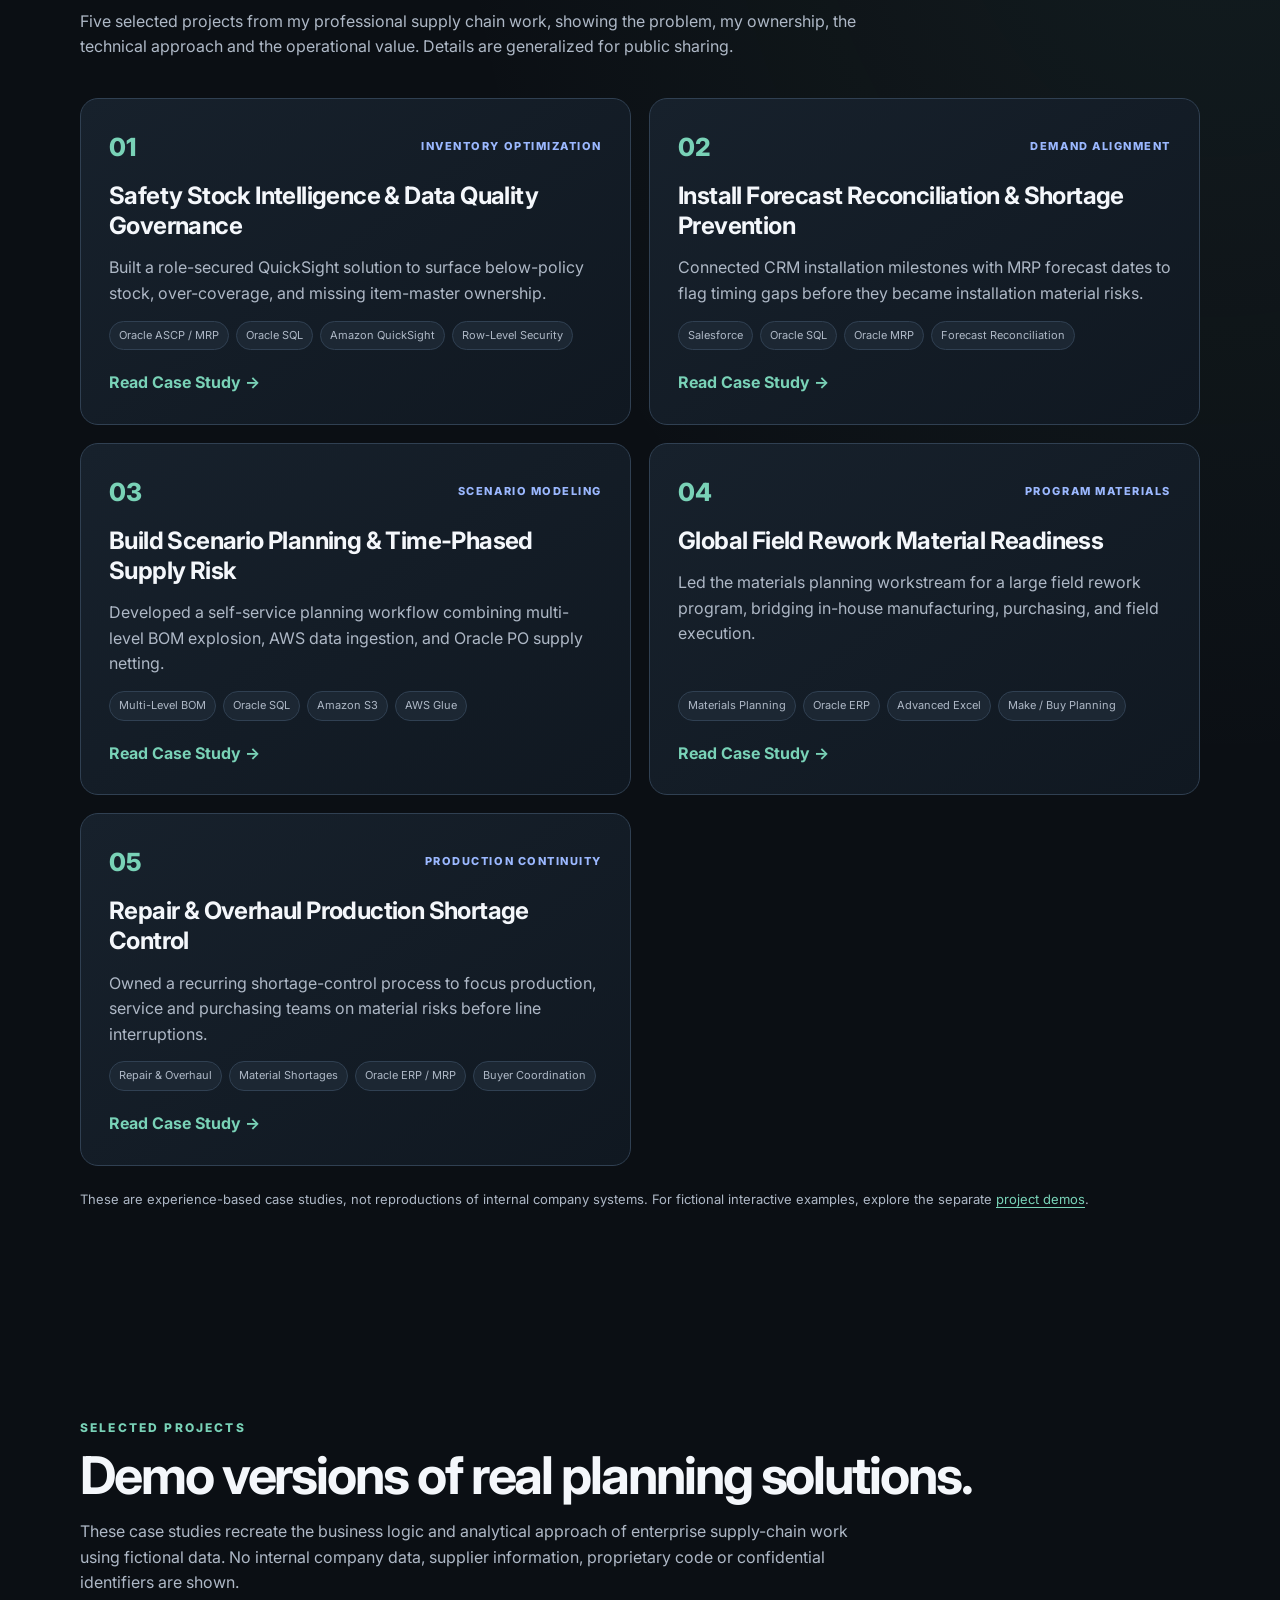
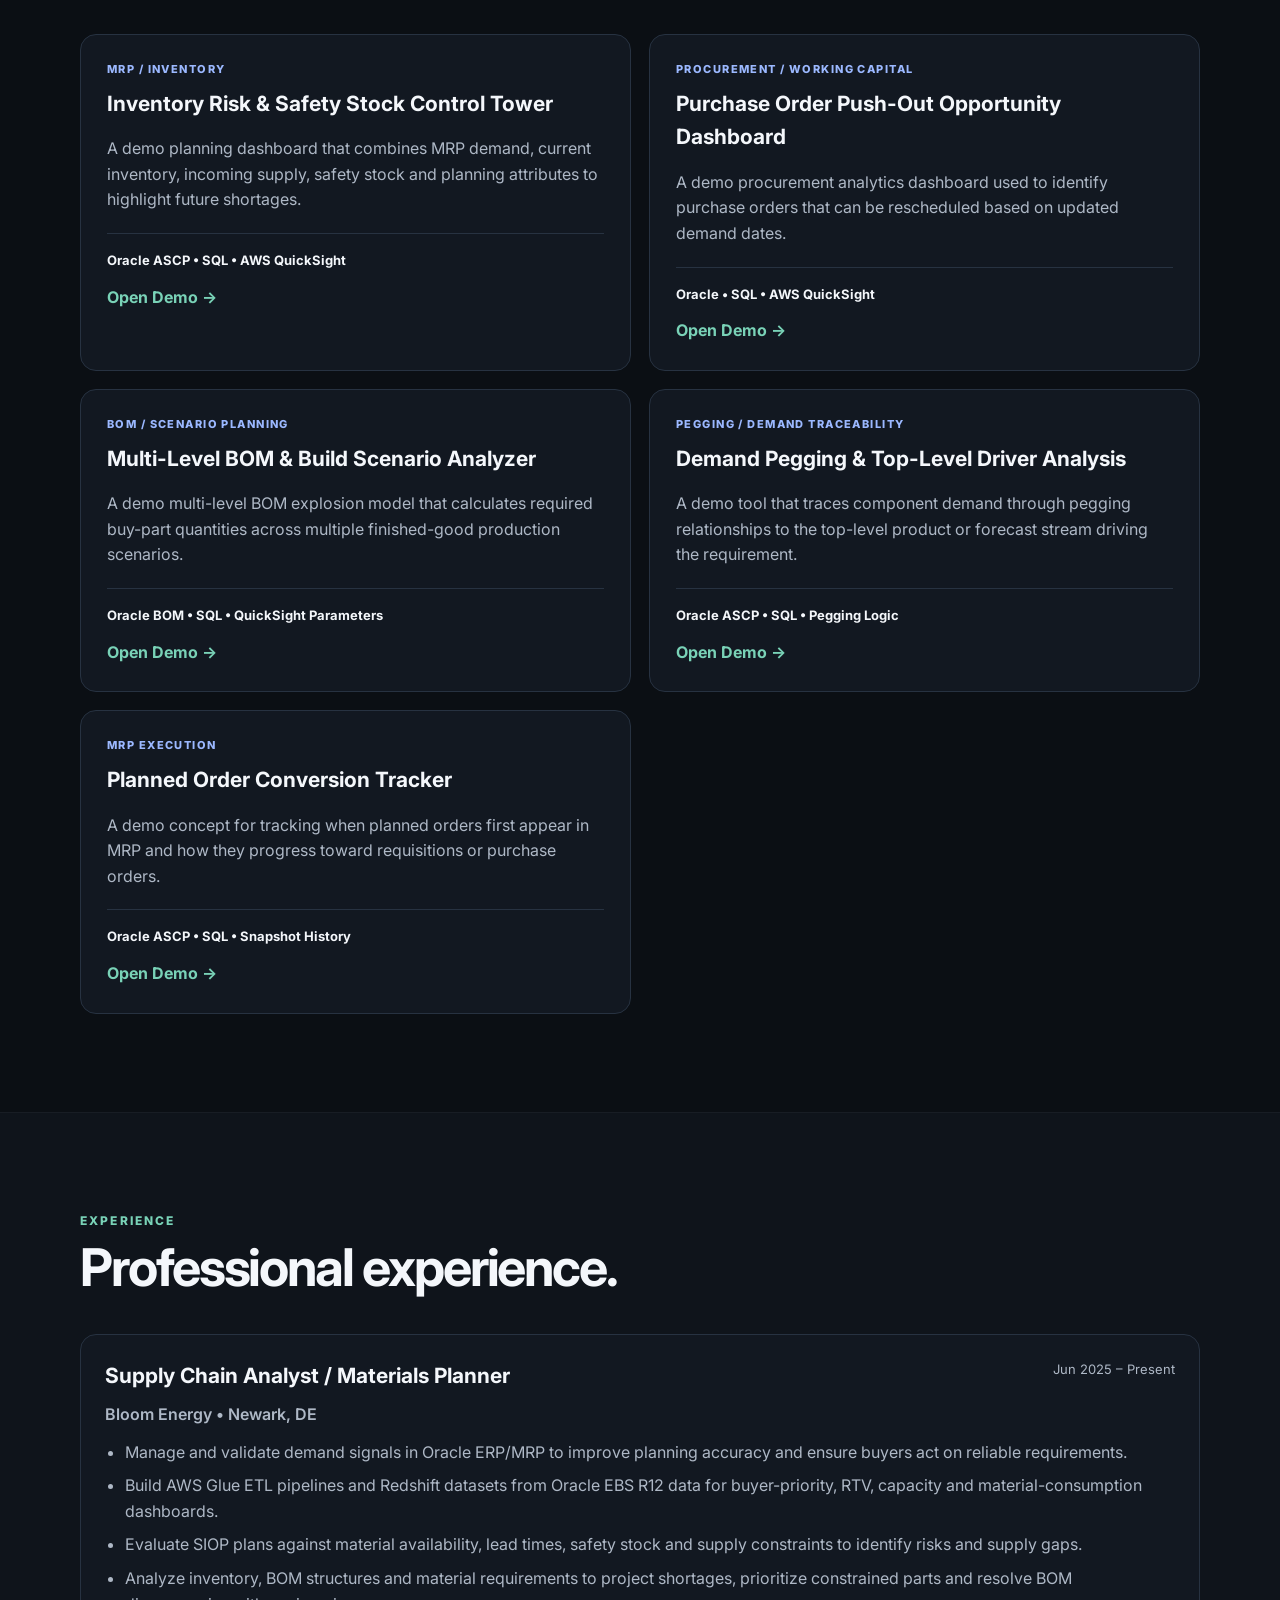
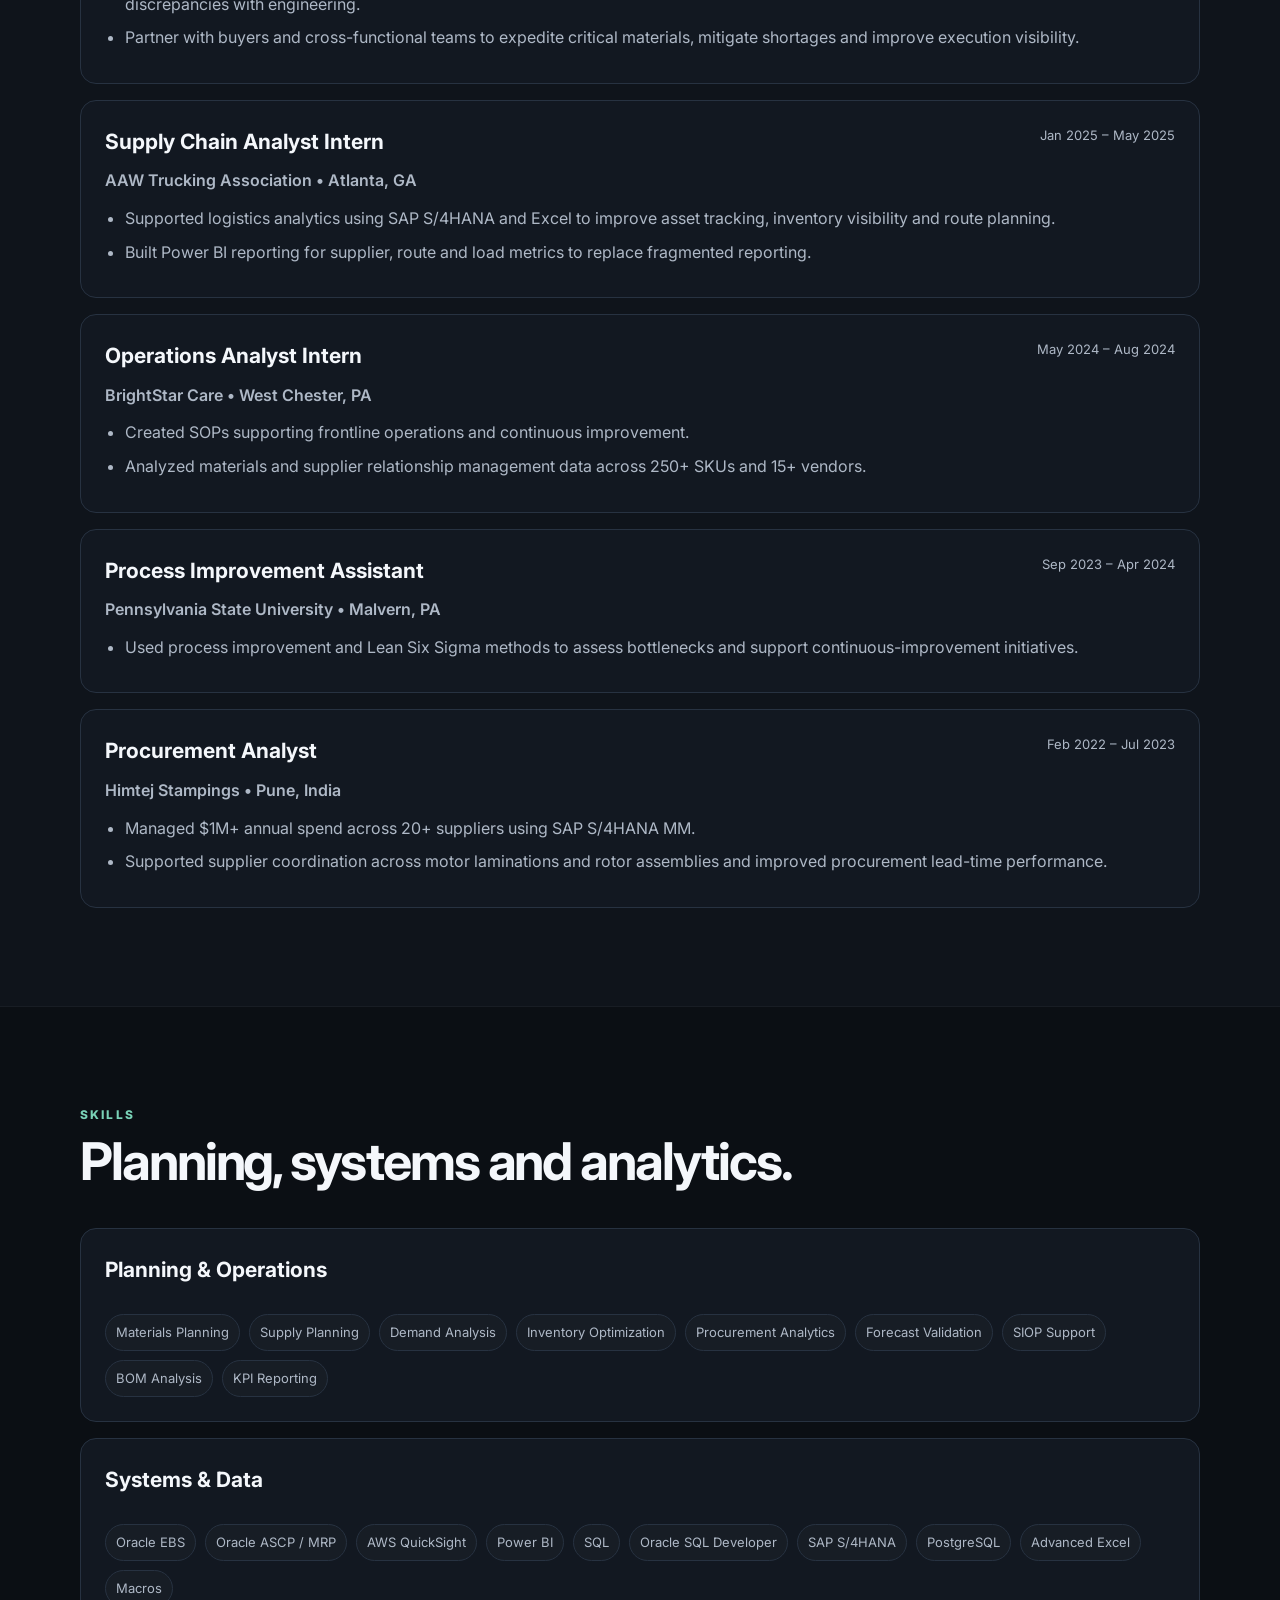
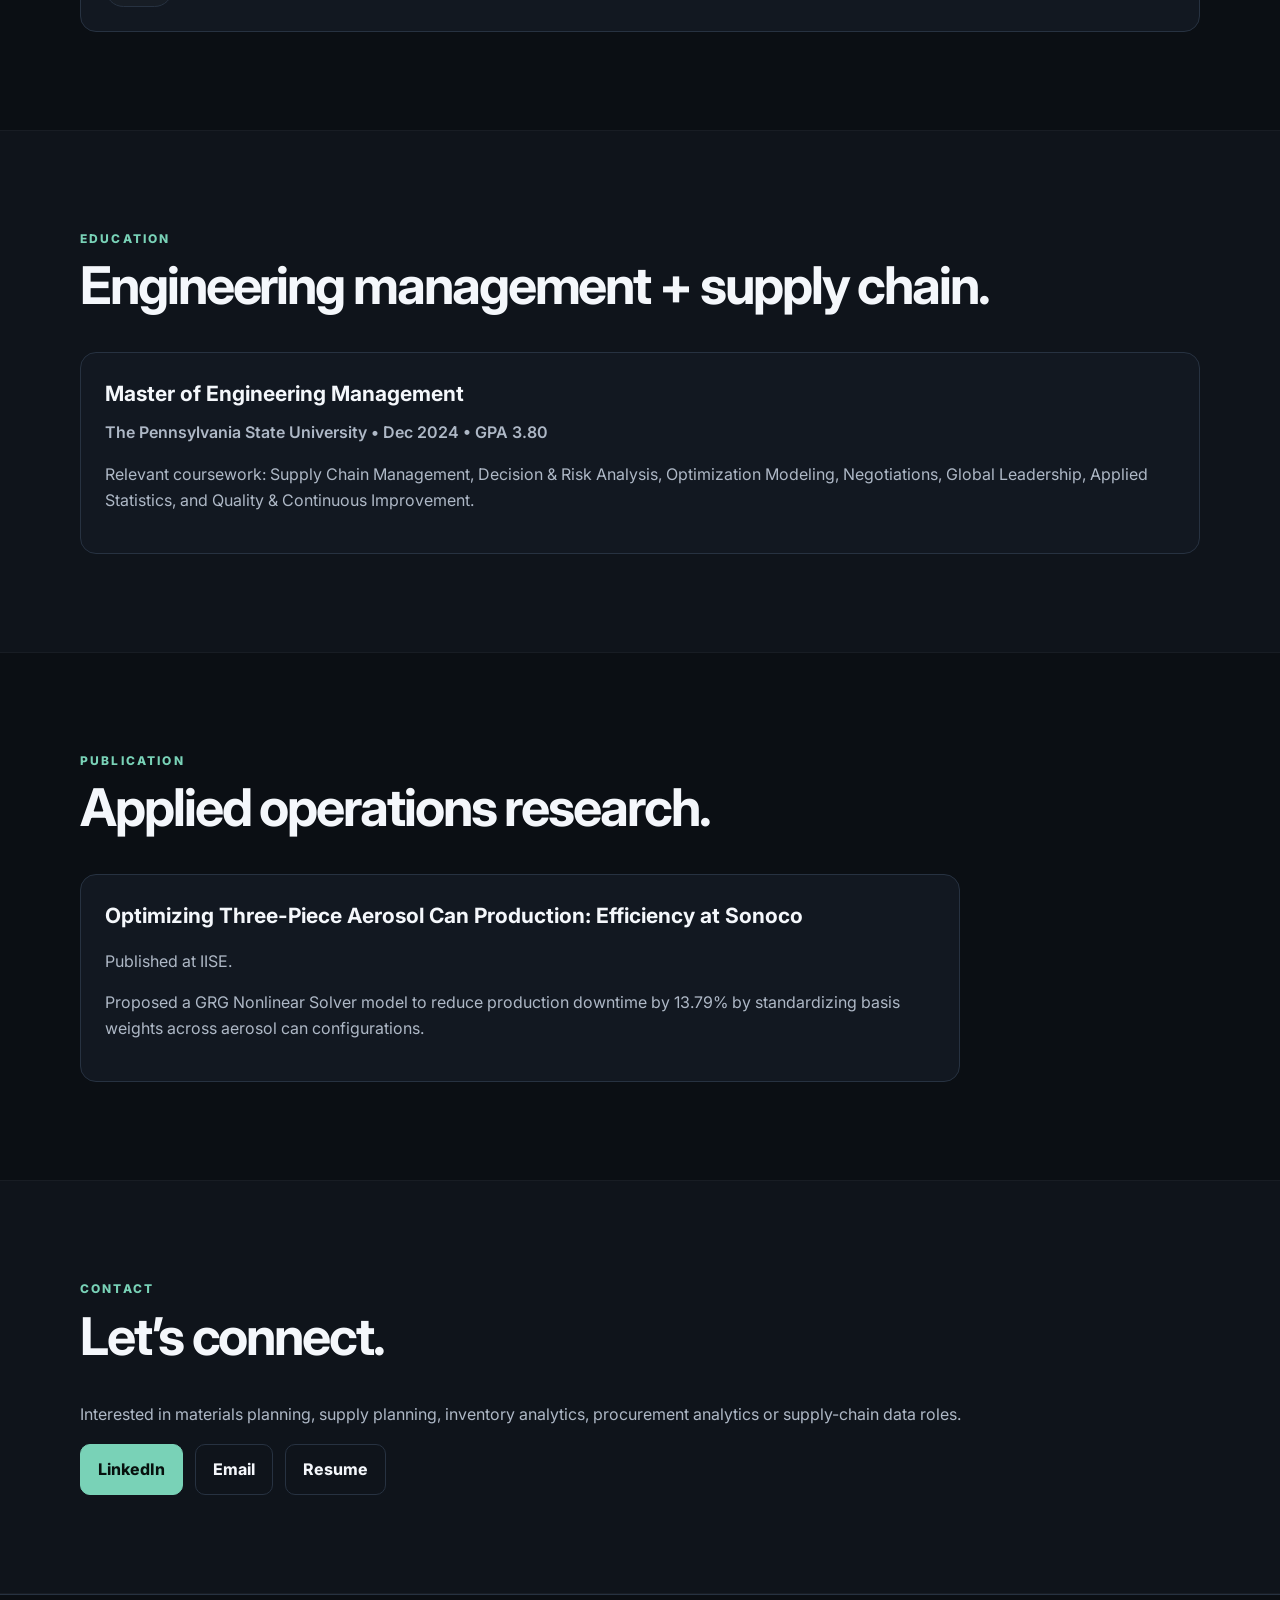
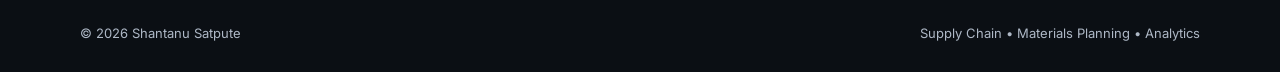
==== commit 76a29138: "Add five professional supply chain case studies to portfolio" ====
--- a/index.html
+++ b/index.html
@@ -15,14 +15,15 @@
 <nav class="nav container">
 <a class="brand" href="index.html">SS</a>
 <div class="nav-links">
-<a href="#projects">Projects</a>
+<a href="#case-studies">Case Studies</a>
+<a href="#projects">Demos</a>
 <a href="#experience">Experience</a>
 <a href="#skills">Skills</a>
 <a href="#education">Education</a>
 <a href="#publication">Publication</a>
 <a href="#contact">Contact</a>
 </div>
-<a class="btn small" href="Shantanu_Satpute_Resume.docx" download>Resume</a>
+<a class="btn small" href="Shantanu_Satpute_Resume.pdf" download>Resume</a>
 </nav>
 </header>
 
@@ -37,8 +38,8 @@
 identify material risk and support faster supply-chain decisions.
 </p>
 <div class="hero-actions">
-<a class="btn" href="#projects">Explore Project Demos</a>
-<a class="btn secondary" href="Shantanu_Satpute_Resume.docx" download>Download Resume</a>
+<a class="btn" href="#case-studies">Explore Case Studies</a>
+<a class="btn secondary" href="Shantanu_Satpute_Resume.pdf" download>Download Resume</a>
 </div>
 <div class="tech-row">
 <span>Oracle EBS</span><span>Oracle ASCP / MRP</span><span>SQL</span><span>AWS QuickSight</span>
@@ -73,6 +74,52 @@
 </div>
 </section>
 
+<section id="case-studies" class="section case-studies-section">
+<div class="container">
+<div class="section-heading">
+  <div class="eyebrow">PROFESSIONAL CASE STUDIES</div>
+  <h2>Real planning challenges. Practical solutions.</h2>
+  <p class="section-subtext">Five selected projects from my professional supply chain work, showing the problem, my ownership, the technical approach and the operational value. Details are generalized for public sharing.</p>
+</div>
+<div class="feature-case-grid"><article class="feature-case-card">
+  <div class="feature-case-top"><span class="feature-case-index">01</span><span class="feature-case-category">INVENTORY OPTIMIZATION</span></div>
+  <h3>Safety Stock Intelligence &amp; Data Quality Governance</h3>
+  <p>Built a role-secured QuickSight solution to surface below-policy stock, over-coverage, and missing item-master ownership.</p>
+  <div class="feature-case-tags"><span>Oracle ASCP / MRP</span><span>Oracle SQL</span><span>Amazon QuickSight</span><span>Row-Level Security</span></div>
+  <a class="demo-link" href="case-study-safety-stock.html" aria-label="Read case study: Safety Stock Intelligence &amp; Data Quality Governance">Read Case Study <span aria-hidden="true">→</span></a>
+</article>
+<article class="feature-case-card">
+  <div class="feature-case-top"><span class="feature-case-index">02</span><span class="feature-case-category">DEMAND ALIGNMENT</span></div>
+  <h3>Install Forecast Reconciliation &amp; Shortage Prevention</h3>
+  <p>Connected CRM installation milestones with MRP forecast dates to flag timing gaps before they became installation material risks.</p>
+  <div class="feature-case-tags"><span>Salesforce</span><span>Oracle SQL</span><span>Oracle MRP</span><span>Forecast Reconciliation</span></div>
+  <a class="demo-link" href="case-study-install-forecast.html" aria-label="Read case study: Install Forecast Reconciliation &amp; Shortage Prevention">Read Case Study <span aria-hidden="true">→</span></a>
+</article>
+<article class="feature-case-card">
+  <div class="feature-case-top"><span class="feature-case-index">03</span><span class="feature-case-category">SCENARIO MODELING</span></div>
+  <h3>Build Scenario Planning &amp; Time-Phased Supply Risk</h3>
+  <p>Developed a self-service planning workflow combining multi-level BOM explosion, AWS data ingestion, and Oracle PO supply netting.</p>
+  <div class="feature-case-tags"><span>Multi-Level BOM</span><span>Oracle SQL</span><span>Amazon S3</span><span>AWS Glue</span></div>
+  <a class="demo-link" href="case-study-scenario-planning.html" aria-label="Read case study: Build Scenario Planning &amp; Time-Phased Supply Risk">Read Case Study <span aria-hidden="true">→</span></a>
+</article>
+<article class="feature-case-card">
+  <div class="feature-case-top"><span class="feature-case-index">04</span><span class="feature-case-category">PROGRAM MATERIALS</span></div>
+  <h3>Global Field Rework Material Readiness</h3>
+  <p>Led the materials planning workstream for a large field rework program, bridging in-house manufacturing, purchasing, and field execution.</p>
+  <div class="feature-case-tags"><span>Materials Planning</span><span>Oracle ERP</span><span>Advanced Excel</span><span>Make / Buy Planning</span></div>
+  <a class="demo-link" href="case-study-field-rework.html" aria-label="Read case study: Global Field Rework Material Readiness">Read Case Study <span aria-hidden="true">→</span></a>
+</article>
+<article class="feature-case-card">
+  <div class="feature-case-top"><span class="feature-case-index">05</span><span class="feature-case-category">PRODUCTION CONTINUITY</span></div>
+  <h3>Repair &amp; Overhaul Production Shortage Control</h3>
+  <p>Owned a recurring shortage-control process to focus production, service and purchasing teams on material risks before line interruptions.</p>
+  <div class="feature-case-tags"><span>Repair &amp; Overhaul</span><span>Material Shortages</span><span>Oracle ERP / MRP</span><span>Buyer Coordination</span></div>
+  <a class="demo-link" href="case-study-repair-overhaul.html" aria-label="Read case study: Repair &amp; Overhaul Production Shortage Control">Read Case Study <span aria-hidden="true">→</span></a>
+</article></div>
+<p class="case-section-footnote">These are experience-based case studies, not reproductions of internal company systems. For fictional interactive examples, explore the separate <a href="#projects">project demos</a>.</p>
+</div>
+</section>
+
 <section id="projects" class="section">
 <div class="container">
 <div class="section-heading">
@@ -236,7 +283,7 @@
 <div class="contact-actions">
 <a class="btn" href="https://www.linkedin.com/in/shantanu-satpute/" target="_blank" rel="noreferrer">LinkedIn</a>
 <a class="btn secondary" href="mailto:svsatpute06@gmail.com">Email</a>
-<a class="btn secondary" href="Shantanu_Satpute_Resume.docx" download>Resume</a>
+<a class="btn secondary" href="Shantanu_Satpute_Resume.pdf" download>Resume</a>
 </div>
 </div>
 </div>
--- a/styles.css
+++ b/styles.css
@@ -97,3 +97,56 @@
  .experience-top{flex-direction:column;gap:2px}
  .experience-top>span{white-space:normal}
 }
+
+
+/* Experience-based case studies (separate from fictional demos) */
+.case-studies-section{background:radial-gradient(ellipse at 95% 0%,rgba(121,210,183,.07),transparent 45%),var(--bg)}
+.feature-case-grid{display:grid;grid-template-columns:repeat(2,minmax(0,1fr));gap:18px}
+.feature-case-card{min-width:0;display:flex;flex-direction:column;gap:14px;padding:28px;background:linear-gradient(145deg,#17212c,#101821);border:1px solid #304052;border-radius:18px;transition:transform .2s,border-color .2s}
+.feature-case-card:hover{transform:translateY(-3px);border-color:var(--accent)}
+.feature-case-card h3{font-size:24px;line-height:1.26;letter-spacing:-.025em;margin:0}
+.feature-case-card p{margin:0;flex:1}
+.feature-case-top{display:flex;justify-content:space-between;align-items:center;gap:14px}
+.feature-case-index{font-weight:800;font-size:25px;color:var(--accent)}
+.feature-case-category,.case-mini-label{font-size:11px;letter-spacing:.14em;font-weight:800;color:var(--accent2)}
+.feature-case-tags{display:flex;gap:7px;flex-wrap:wrap}
+.feature-case-tags span{font-size:11px;color:var(--muted);padding:5px 9px;background:#1c2733;border:1px solid #304052;border-radius:999px}
+.feature-case-card .demo-link{margin-top:6px}
+.case-section-footnote{font-size:13px;margin-top:23px}
+.case-section-footnote a{text-decoration:underline;text-underline-offset:3px;color:var(--accent)}
+.case-hero{padding:68px 0 56px}
+.case-hero h1{font-size:clamp(42px,6vw,68px);max-width:980px}
+.case-kicker{display:flex;gap:20px;flex-wrap:wrap;font-size:12px;letter-spacing:.14em;font-weight:800;color:var(--accent);margin-top:14px}
+.case-kicker span+span{color:var(--accent2)}
+.case-lead{font-size:clamp(18px,2vw,24px);max-width:870px}
+.case-disclaimer{margin-top:28px;border:1px solid #344253;border-left:3px solid var(--accent);border-radius:10px;padding:14px 16px;color:var(--muted);font-size:13px;max-width:900px}
+.case-disclaimer strong{color:var(--text)}
+.case-strip{border-top:1px solid var(--line);border-bottom:1px solid var(--line);background:#101922;padding:24px 0}
+.case-signal-grid{display:grid;grid-template-columns:repeat(3,minmax(0,1fr));gap:18px}
+.case-signal{padding:8px 16px;border-left:1px solid #334456;display:flex;flex-direction:column}
+.case-signal strong{font-size:19px}
+.case-signal span{font-size:13px;color:var(--muted)}
+.case-split{display:grid;grid-template-columns:repeat(2,minmax(0,1fr));gap:20px}
+.case-info-panel,.case-detail-card,.case-workflow,.case-impact{border:1px solid var(--line);background:var(--panel);border-radius:18px;padding:28px}
+.case-info-panel h3{font-size:24px;margin-top:12px}
+.case-info-panel p{margin-bottom:0}
+.case-detail-grid{display:grid;grid-template-columns:repeat(2,minmax(0,1fr));gap:18px}
+.case-detail-card h3{margin-top:10px}
+.case-detail-card p{margin-bottom:0}
+.case-step-index{font-size:13px;font-weight:800;color:var(--accent)}
+.case-workflow{margin-top:20px}
+.case-flow-track{display:grid;grid-template-columns:repeat(5,minmax(0,1fr));gap:9px;margin-top:18px}
+.case-flow-step{min-width:0;min-height:96px;background:#1b2632;border:1px solid #334254;border-radius:12px;padding:12px;display:flex;flex-direction:column;gap:10px}
+.case-flow-num{font-size:11px;color:var(--accent);font-weight:800}
+.case-flow-step strong{font-size:13px;line-height:1.4}
+.case-outcome-grid{align-items:center}
+.case-impact ul{padding:0;margin:0;list-style:none}
+.case-impact li{position:relative;padding:12px 0 12px 30px;border-bottom:1px solid var(--line);color:var(--muted)}
+.case-impact li:last-child{border-bottom:0}
+.case-impact li::before{content:"✓";position:absolute;left:0;color:var(--accent);font-weight:800}
+.case-end{display:flex;align-items:center;justify-content:space-between;gap:30px}
+.case-end h2{font-size:clamp(28px,4vw,42px)}
+.case-end p{max-width:540px}
+.case-end-actions{display:flex;gap:12px;flex-wrap:wrap}
+@media(max-width:900px){.feature-case-grid,.case-split,.case-detail-grid{grid-template-columns:1fr}.case-flow-track{grid-template-columns:repeat(3,minmax(0,1fr))}.case-end{align-items:flex-start;flex-direction:column}}
+@media(max-width:560px){.case-signal-grid{grid-template-columns:1fr}.case-flow-track{grid-template-columns:repeat(2,minmax(0,1fr))}.case-info-panel,.case-detail-card,.case-workflow,.case-impact{padding:20px}.feature-case-card{padding:21px}}
